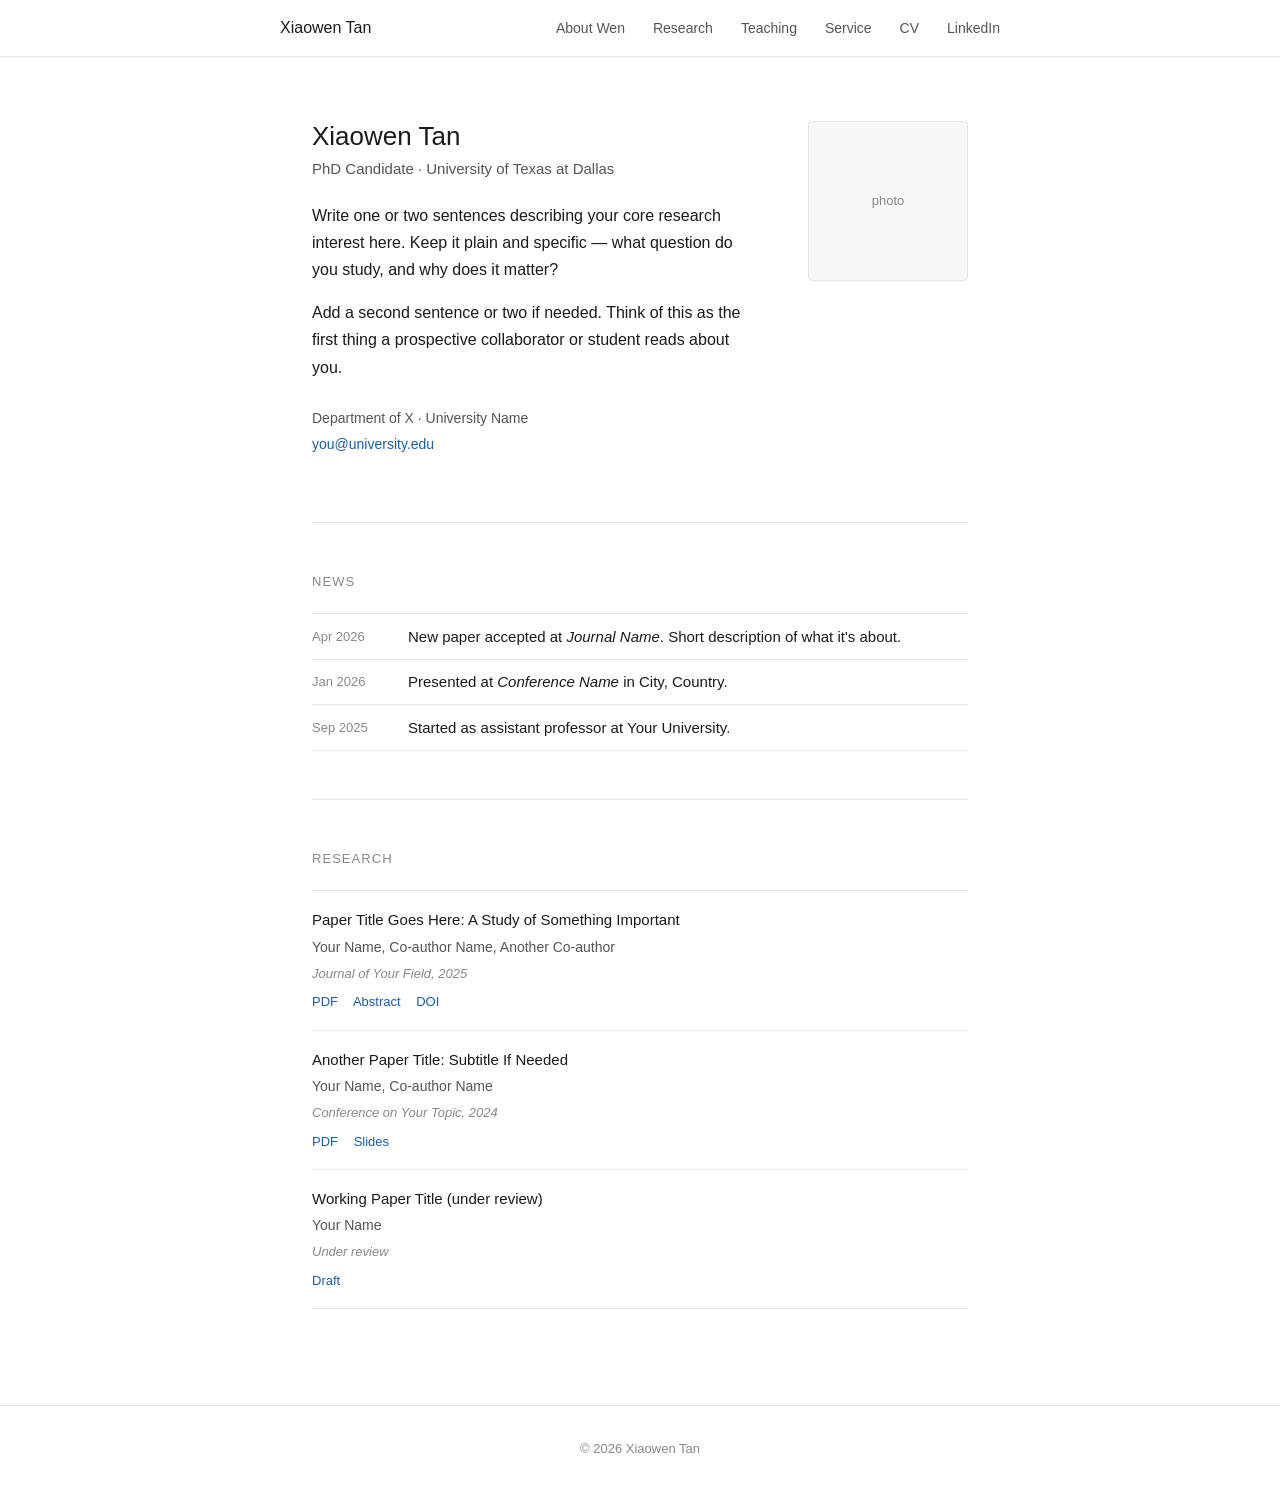
==== index.html @ 77ad13d8 "index.html" ====
<!DOCTYPE html>
<html lang="en">
<head>
  <meta charset="UTF-8" />
  <meta name="viewport" content="width=device-width, initial-scale=1.0" />
  <title>Xiaowen Tan</title>
  <style>
    *, *::before, *::after { box-sizing: border-box; margin: 0; padding: 0; }

    :root {
      --text: #1a1a1a;
      --muted: #555;
      --subtle: #888;
      --border: #e5e5e5;
      --bg: #ffffff;
      --bg-alt: #f8f8f7;
      --accent: #1a1a1a;
      --link: #185FA5;
      --max: 720px;
      --serif: Georgia, 'Times New Roman', serif;
      --sans: -apple-system, BlinkMacSystemFont, 'Segoe UI', Helvetica, Arial, sans-serif;
    }

    body {
      font-family: var(--sans);
      color: var(--text);
      background: var(--bg);
      font-size: 16px;
      line-height: 1.7;
    }

    a { color: var(--link); text-decoration: none; }
    a:hover { text-decoration: underline; }

    /* ── NAV ── */
    nav {
      border-bottom: 1px solid var(--border);
      padding: 0 2rem;
    }
    .nav-inner {
      max-width: var(--max);
      margin: 0 auto;
      display: flex;
      align-items: center;
      justify-content: space-between;
      height: 56px;
    }
    .nav-name {
      font-size: 16px;
      font-weight: 500;
      color: var(--text);
      text-decoration: none;
    }
    .nav-links {
      display: flex;
      gap: 1.75rem;
      list-style: none;
    }
    .nav-links a {
      font-size: 14px;
      color: var(--muted);
      text-decoration: none;
    }
    .nav-links a:hover { color: var(--text); text-decoration: none; }

    /* ── MAIN LAYOUT ── */
    main {
      max-width: var(--max);
      margin: 0 auto;
      padding: 4rem 2rem 6rem;
    }

    /* ── HERO ── */
    .hero {
      display: grid;
      grid-template-columns: 1fr 160px;
      gap: 3rem;
      align-items: start;
      margin-bottom: 4rem;
    }
    .hero-photo {
      width: 160px;
      height: 160px;
      border-radius: 4px;
      object-fit: cover;
      background: var(--bg-alt);
      border: 1px solid var(--border);
      display: block;
    }
    .hero-photo-placeholder {
      width: 160px;
      height: 160px;
      border-radius: 4px;
      background: var(--bg-alt);
      border: 1px solid var(--border);
      display: flex;
      align-items: center;
      justify-content: center;
      color: var(--subtle);
      font-size: 13px;
    }
    .hero h1 {
      font-size: 26px;
      font-weight: 500;
      margin-bottom: 0.25rem;
      line-height: 1.2;
    }
    .hero .title {
      font-size: 15px;
      color: var(--muted);
      margin-bottom: 1.25rem;
    }
    .hero p {
      font-size: 16px;
      color: var(--text);
      margin-bottom: 1rem;
    }
    .hero-meta {
      margin-top: 1.5rem;
      font-size: 14px;
      color: var(--muted);
      line-height: 1.9;
    }
    .hero-meta a { color: var(--link); }

    /* ── DIVIDER ── */
    hr { border: none; border-top: 1px solid var(--border); margin: 3rem 0; }

    /* ── SECTION ── */
    section h2 {
      font-size: 13px;
      font-weight: 500;
      text-transform: uppercase;
      letter-spacing: 0.08em;
      color: var(--subtle);
      margin-bottom: 1.25rem;
    }

    /* ── NEWS ── */
    .news-list { list-style: none; }
    .news-list li {
      display: grid;
      grid-template-columns: 80px 1fr;
      gap: 1rem;
      padding: 0.6rem 0;
      border-bottom: 1px solid var(--border);
      font-size: 15px;
    }
    .news-list li:first-child { border-top: 1px solid var(--border); }
    .news-date { color: var(--subtle); font-size: 13px; padding-top: 2px; }

    /* ── RESEARCH ITEMS ── */
    .paper {
      padding: 1rem 0;
      border-bottom: 1px solid var(--border);
    }
    .paper:first-of-type { border-top: 1px solid var(--border); }
    .paper-title {
      font-size: 15px;
      font-weight: 500;
      color: var(--text);
      margin-bottom: 0.2rem;
    }
    .paper-authors {
      font-size: 14px;
      color: var(--muted);
      margin-bottom: 0.2rem;
    }
    .paper-venue {
      font-size: 13px;
      color: var(--subtle);
      font-style: italic;
    }
    .paper-links { margin-top: 0.4rem; font-size: 13px; }
    .paper-links a { margin-right: 0.75rem; }

    /* ── FOOTER ── */
    footer {
      border-top: 1px solid var(--border);
      padding: 2rem;
      text-align: center;
      font-size: 13px;
      color: var(--subtle);
    }

    @media (max-width: 600px) {
      .hero { grid-template-columns: 1fr; }
      .hero-photo-placeholder { display: none; }
      nav { padding: 0 1rem; }
      main { padding: 2.5rem 1rem 4rem; }
    }
  </style>
</head>
<body>

<nav>
  <div class="nav-inner">
    <a class="nav-name" href="#">Xiaowen Tan</a>
    <ul class="nav-links">
      <li><a href="#wen">About Wen</a></li>
      <li><a href="#research">Research</a></li>
      <li><a href="#teaching">Teaching</a></li>
      <li><a href="#service">Service</a></li>
      <li><a href="cv.pdf">CV</a></li>
      <li><a href="https://www.linkedin.com/in/xiaowen-tan-338783273">LinkedIn</a></li>
    </ul>
  </div>
</nav>

<main>

  <!-- ── HERO ── -->
  <div class="hero">
    <div>
      <h1>Xiaowen Tan</h1>
      <p class="title">PhD Candidate · University of Texas at Dallas</p>

      <p>
        Write one or two sentences describing your core research interest here.
        Keep it plain and specific — what question do you study, and why does it matter?
      </p>
      <p>
        Add a second sentence or two if needed. Think of this as the first thing
        a prospective collaborator or student reads about you.
      </p>

      <div class="hero-meta">
        Department of X · University Name<br>
        <a href="mailto:you@university.edu">you@university.edu</a>
      </div>
    </div>
    <div class="hero-photo-placeholder">photo</div>
  </div>

  <hr id="news" />

  <!-- ── NEWS ── -->
  <section>
    <h2>News</h2>
    <ul class="news-list">
      <li>
        <span class="news-date">Apr 2026</span>
        <span>New paper accepted at <em>Journal Name</em>. Short description of what it's about.</span>
      </li>
      <li>
        <span class="news-date">Jan 2026</span>
        <span>Presented at <em>Conference Name</em> in City, Country.</span>
      </li>
      <li>
        <span class="news-date">Sep 2025</span>
        <span>Started as assistant professor at Your University.</span>
      </li>
    </ul>
  </section>

  <hr id="research" />

  <!-- ── RESEARCH ── -->
  <section>
    <h2>Research</h2>

    <div class="paper">
      <div class="paper-title">Paper Title Goes Here: A Study of Something Important</div>
      <div class="paper-authors">Your Name, Co-author Name, Another Co-author</div>
      <div class="paper-venue">Journal of Your Field, 2025</div>
      <div class="paper-links">
        <a href="#">PDF</a>
        <a href="#">Abstract</a>
        <a href="#">DOI</a>
      </div>
    </div>

    <div class="paper">
      <div class="paper-title">Another Paper Title: Subtitle If Needed</div>
      <div class="paper-authors">Your Name, Co-author Name</div>
      <div class="paper-venue">Conference on Your Topic, 2024</div>
      <div class="paper-links">
        <a href="#">PDF</a>
        <a href="#">Slides</a>
      </div>
    </div>

    <div class="paper">
      <div class="paper-title">Working Paper Title (under review)</div>
      <div class="paper-authors">Your Name</div>
      <div class="paper-venue">Under review</div>
      <div class="paper-links">
        <a href="#">Draft</a>
      </div>
    </div>

  </section>

</main>

<footer>
  &copy; 2026 Xiaowen Tan
</footer>

</body>
</html>
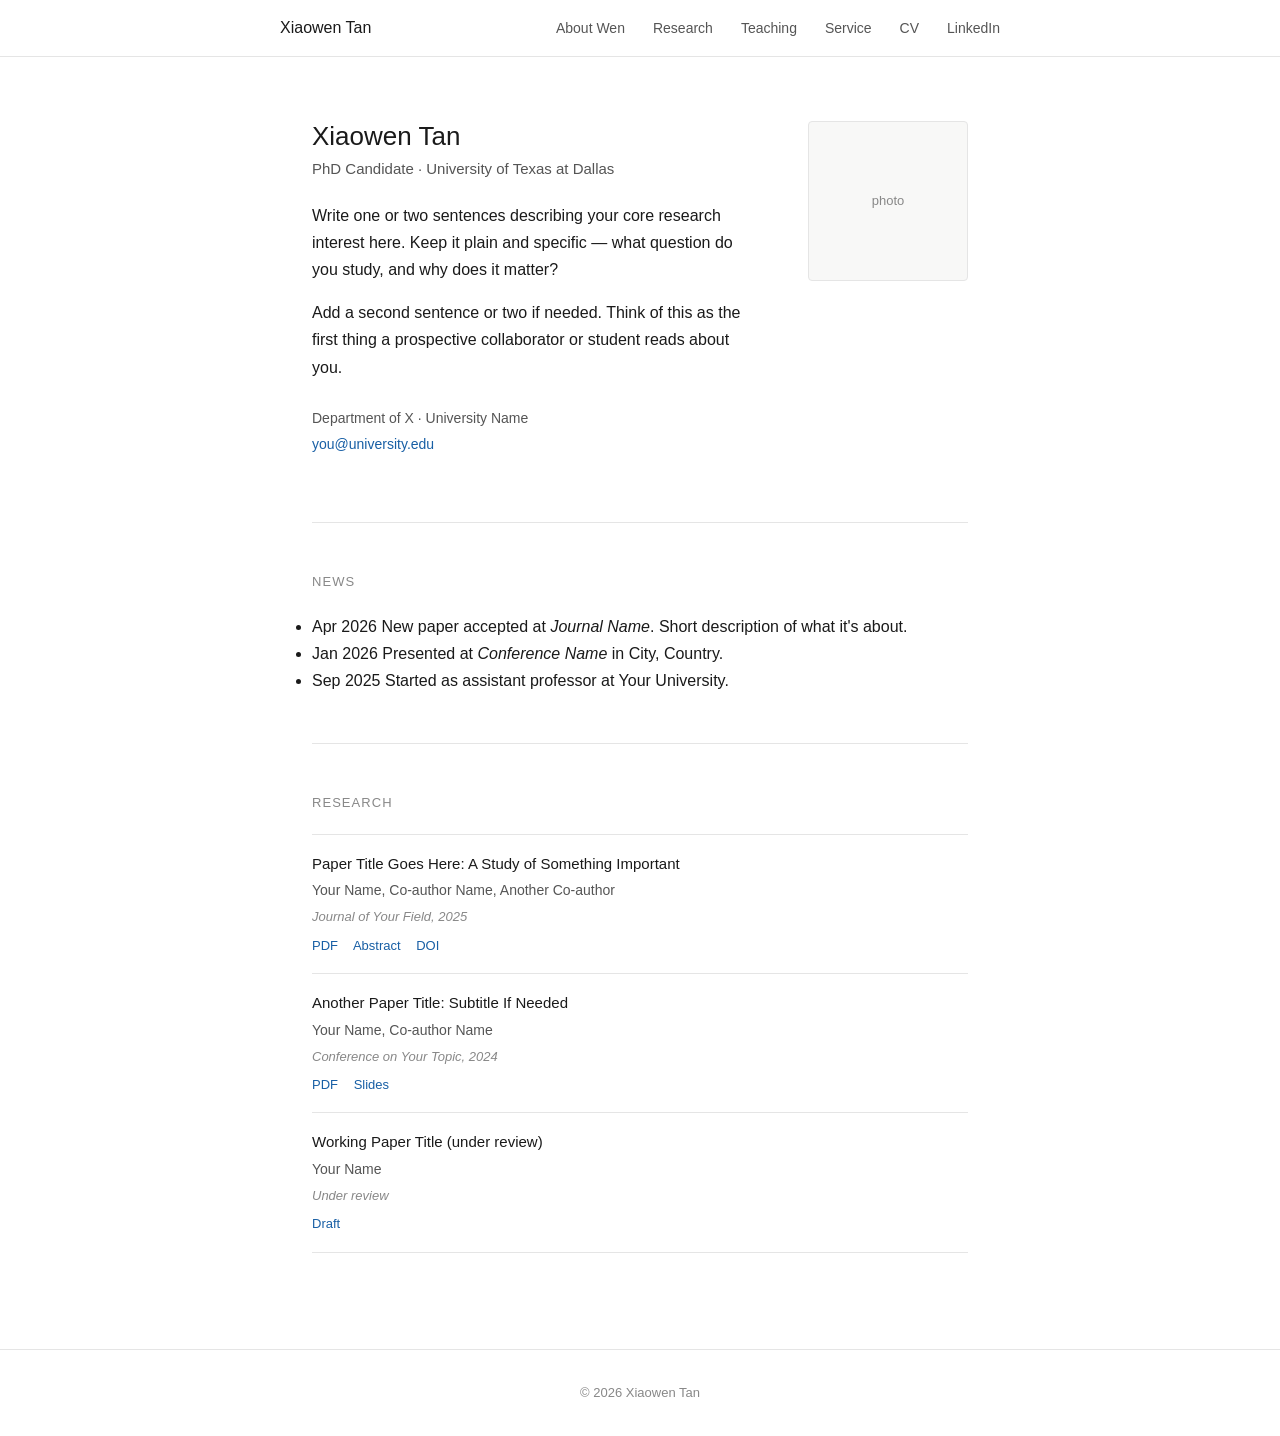
==== commit e48bdd74: "index.html" ====
--- a/index.html
+++ b/index.html
@@ -136,19 +136,7 @@
       margin-bottom: 1.25rem;
     }
 
-    /* ── NEWS ── */
-    .news-list { list-style: none; }
-    .news-list li {
-      display: grid;
-      grid-template-columns: 80px 1fr;
-      gap: 1rem;
-      padding: 0.6rem 0;
-      border-bottom: 1px solid var(--border);
-      font-size: 15px;
-    }
-    .news-list li:first-child { border-top: 1px solid var(--border); }
-    .news-date { color: var(--subtle); font-size: 13px; padding-top: 2px; }
-
+   
     /* ── RESEARCH ITEMS ── */
     .paper {
       padding: 1rem 0;
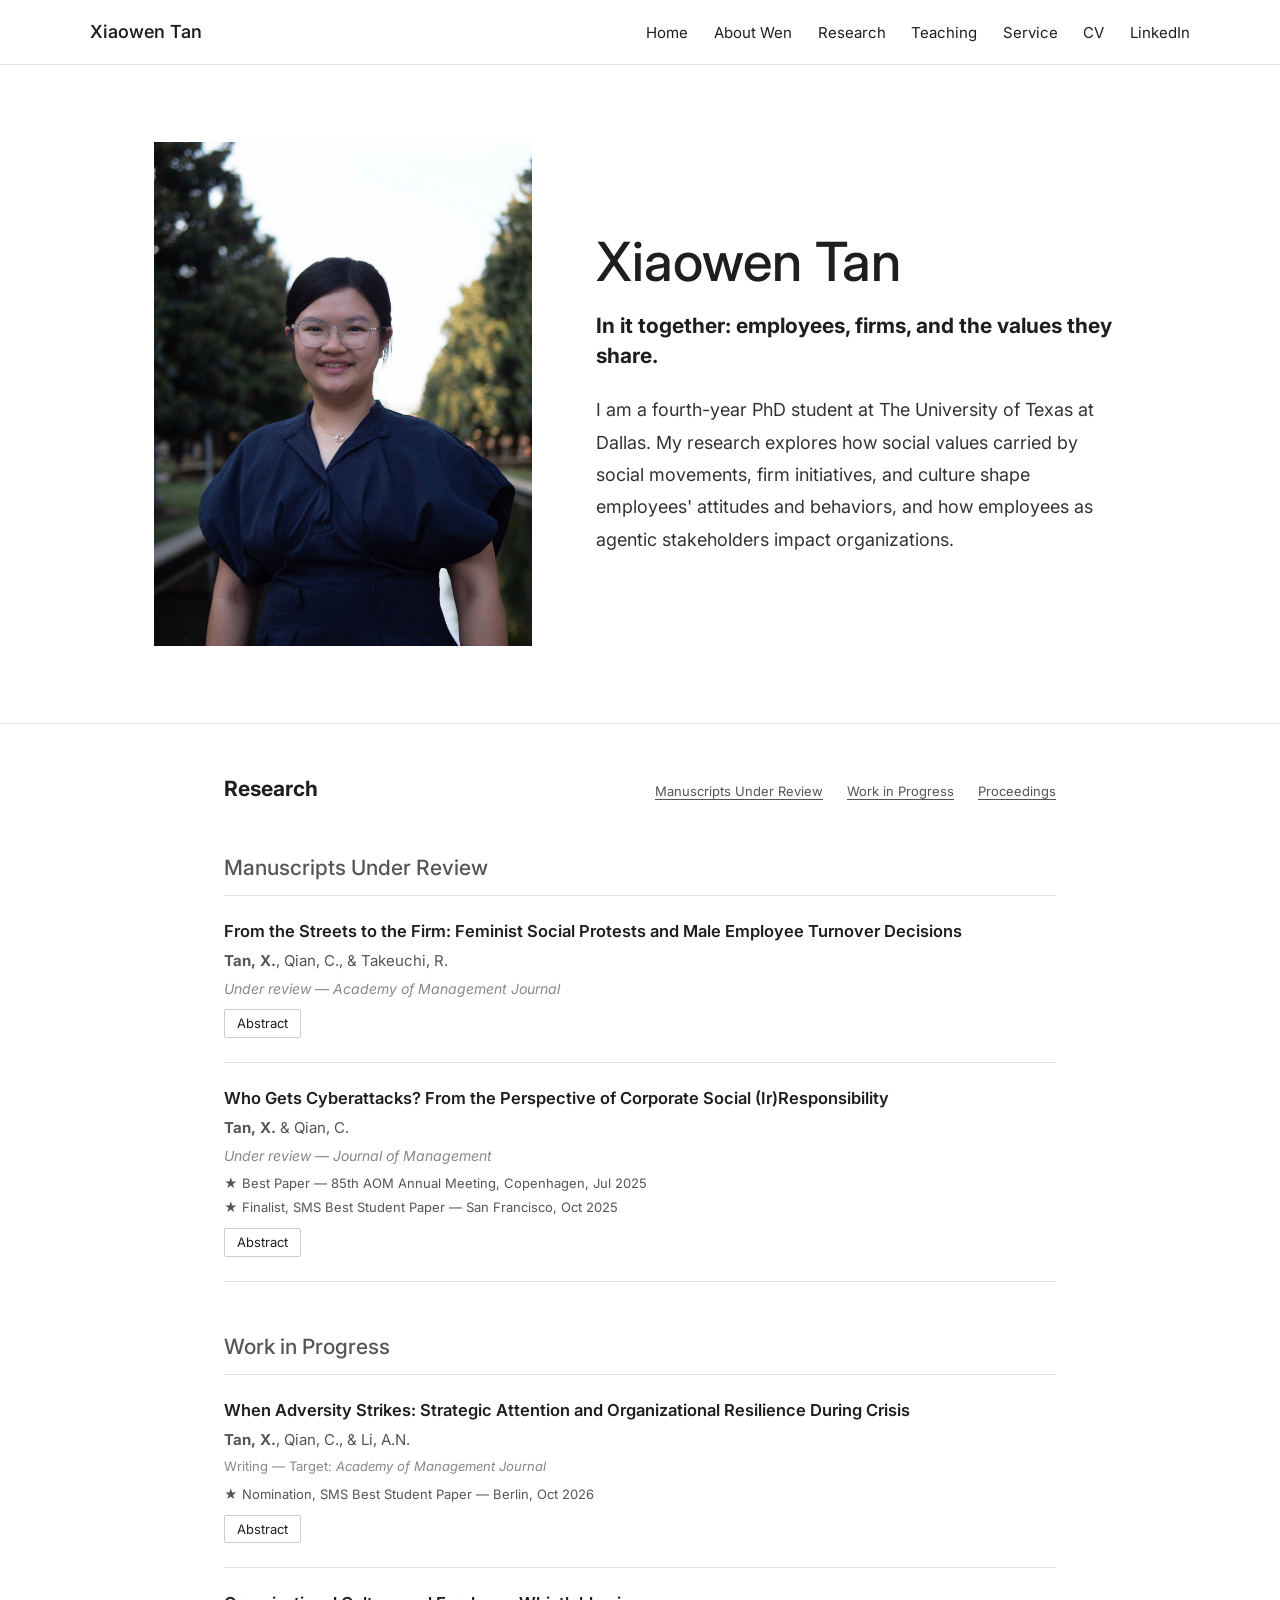
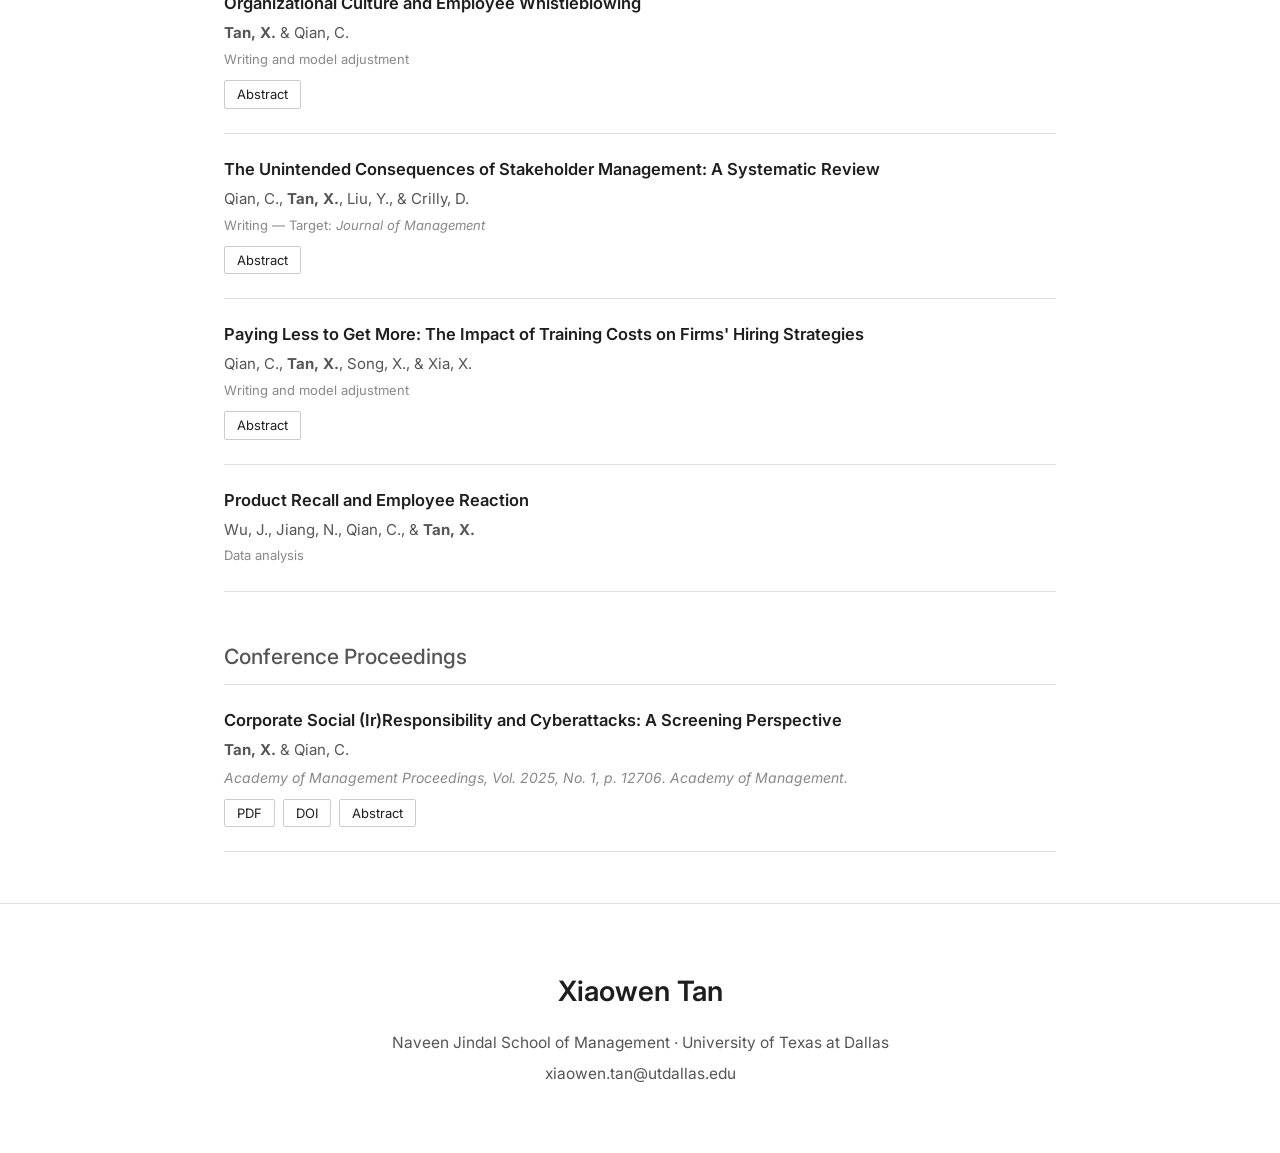
==== commit 46c71c56: "Add files via upload" ====
--- a/index.html
+++ b/index.html
@@ -4,178 +4,63 @@
   <meta charset="UTF-8" />
   <meta name="viewport" content="width=device-width, initial-scale=1.0" />
   <title>Xiaowen Tan</title>
+  <link rel="preconnect" href="https://fonts.googleapis.com">
+  <link rel="preconnect" href="https://fonts.gstatic.com" crossorigin>
+  <link href="https://fonts.googleapis.com/css2?family=Inter:ital,opsz,wght@0,14..32,100..900;1,14..32,100..900&display=swap" rel="stylesheet">
+  <link rel="stylesheet" href="style.css">
   <style>
-    *, *::before, *::after { box-sizing: border-box; margin: 0; padding: 0; }
-
-    :root {
-      --text: #1a1a1a;
-      --muted: #555;
-      --subtle: #888;
-      --border: #e5e5e5;
-      --bg: #ffffff;
-      --bg-alt: #f8f8f7;
-      --accent: #1a1a1a;
-      --link: #185FA5;
-      --max: 720px;
-      --serif: Georgia, 'Times New Roman', serif;
-      --sans: -apple-system, BlinkMacSystemFont, 'Segoe UI', Helvetica, Arial, sans-serif;
-    }
-
-    body {
-      font-family: var(--sans);
-      color: var(--text);
-      background: var(--bg);
-      font-size: 16px;
-      line-height: 1.7;
-    }
-
-    a { color: var(--link); text-decoration: none; }
-    a:hover { text-decoration: underline; }
-
-    /* ── NAV ── */
-    nav {
-      border-bottom: 1px solid var(--border);
-      padding: 0 2rem;
-    }
-    .nav-inner {
+    .hero-wrap {
       max-width: var(--max);
       margin: 0 auto;
-      display: flex;
-      align-items: center;
-      justify-content: space-between;
-      height: 56px;
-    }
-    .nav-name {
-      font-size: 16px;
-      font-weight: 500;
-      color: var(--text);
-      text-decoration: none;
-    }
-    .nav-links {
-      display: flex;
-      gap: 1.75rem;
-      list-style: none;
-    }
-    .nav-links a {
-      font-size: 14px;
-      color: var(--muted);
-      text-decoration: none;
-    }
-    .nav-links a:hover { color: var(--text); text-decoration: none; }
-
-    /* ── MAIN LAYOUT ── */
-    main {
-      max-width: var(--max);
-      margin: 0 auto;
-      padding: 4rem 2rem 6rem;
-    }
-
-    /* ── HERO ── */
+      padding: 0 var(--pad);
+    }
     .hero {
       display: grid;
-      grid-template-columns: 1fr 160px;
-      gap: 3rem;
-      align-items: start;
-      margin-bottom: 4rem;
+      grid-template-columns: 1fr 1.4fr;
+      gap: clamp(2rem, 5vw, 5rem);
+      align-items: center;
+      padding: clamp(3rem, 6vw, 6rem) 0;
     }
     .hero-photo {
-      width: 160px;
-      height: 160px;
-      border-radius: 4px;
+      width: 100%;
+      aspect-ratio: 3 / 4;
       object-fit: cover;
-      background: var(--bg-alt);
-      border: 1px solid var(--border);
+      object-position: center top;
       display: block;
     }
     .hero-photo-placeholder {
-      width: 160px;
-      height: 160px;
-      border-radius: 4px;
-      background: var(--bg-alt);
-      border: 1px solid var(--border);
+      width: 100%;
+      aspect-ratio: 3 / 4;
+      background: #efefef;
       display: flex;
       align-items: center;
       justify-content: center;
       color: var(--subtle);
-      font-size: 13px;
-    }
-    .hero h1 {
-      font-size: 26px;
+      font-size: 14px;
+    }
+    .hero-text h1 {
+      font-size: 54px;
       font-weight: 500;
-      margin-bottom: 0.25rem;
-      line-height: 1.2;
-    }
-    .hero .title {
-      font-size: 15px;
-      color: var(--muted);
+      line-height: 1.1;
       margin-bottom: 1.25rem;
     }
-    .hero p {
-      font-size: 16px;
-      color: var(--text);
-      margin-bottom: 1rem;
-    }
-    .hero-meta {
-      margin-top: 1.5rem;
-      font-size: 14px;
-      color: var(--muted);
-      line-height: 1.9;
-    }
-    .hero-meta a { color: var(--link); }
-
-    /* ── DIVIDER ── */
-    hr { border: none; border-top: 1px solid var(--border); margin: 3rem 0; }
-
-    /* ── SECTION ── */
-    section h2 {
-      font-size: 13px;
-      font-weight: 500;
-      text-transform: uppercase;
-      letter-spacing: 0.08em;
-      color: var(--subtle);
-      margin-bottom: 1.25rem;
-    }
-
-   
-    /* ── RESEARCH ITEMS ── */
-    .paper {
-      padding: 1rem 0;
-      border-bottom: 1px solid var(--border);
-    }
-    .paper:first-of-type { border-top: 1px solid var(--border); }
-    .paper-title {
-      font-size: 15px;
-      font-weight: 500;
-      color: var(--text);
-      margin-bottom: 0.2rem;
-    }
-    .paper-authors {
-      font-size: 14px;
-      color: var(--muted);
-      margin-bottom: 0.2rem;
-    }
-    .paper-venue {
-      font-size: 13px;
-      color: var(--subtle);
-      font-style: italic;
-    }
-    .paper-links { margin-top: 0.4rem; font-size: 13px; }
-    .paper-links a { margin-right: 0.75rem; }
-
-    /* ── FOOTER ── */
-    footer {
-      border-top: 1px solid var(--border);
-      padding: 2rem;
-      text-align: center;
-      font-size: 13px;
-      color: var(--subtle);
-    }
-
-    @media (max-width: 600px) {
-      .hero { grid-template-columns: 1fr; }
-      .hero-photo-placeholder { display: none; }
-      nav { padding: 0 1rem; }
-      main { padding: 2.5rem 1rem 4rem; }
+    .hero-tagline {
+      font-size: clamp(16px, 1.2vw + 10px, 21px);
+      font-weight: 700;
+      line-height: 1.4;
+      margin-bottom: 1.5rem;
+    }
+    .hero-bio {
+      font-size: clamp(15px, 1vw + 9px, 18px);
+      line-height: 1.8;
+      color: #333;
+    }
+
+    @media (max-width: 680px) {
+      .hero { grid-template-columns: 1fr; gap: 2rem; }
+      .hero-photo { max-width: 260px; margin: 0 auto; }
+      .hero-text h1 { font-size: 36px; }
+      .hero-text h1, .hero-tagline, .hero-bio { text-align: center; }
     }
   </style>
 </head>
@@ -183,107 +68,158 @@
 
 <nav>
   <div class="nav-inner">
-    <a class="nav-name" href="#">Xiaowen Tan</a>
+    <a class="nav-name" href="index.html">Xiaowen Tan</a>
     <ul class="nav-links">
-      <li><a href="#wen">About Wen</a></li>
+      <li><a href="index.html">Home</a></li>
+      <li><a href="about.html">About Wen</a></li>
       <li><a href="#research">Research</a></li>
-      <li><a href="#teaching">Teaching</a></li>
-      <li><a href="#service">Service</a></li>
-      <li><a href="cv.pdf">CV</a></li>
-      <li><a href="https://www.linkedin.com/in/xiaowen-tan-338783273">LinkedIn</a></li>
+      <li><a href="teaching.html">Teaching</a></li>
+      <li><a href="service.html">Service</a></li>
+      <li><a href="cv.pdf" target="_blank">CV</a></li>
+      <li><a href="https://www.linkedin.com/in/xiaowen-tan-338783273" target="_blank">LinkedIn</a></li>
     </ul>
   </div>
 </nav>
 
-<main>
-
-  <!-- ── HERO ── -->
+<div class="hero-wrap">
   <div class="hero">
     <div>
+      <img class="hero-photo" src="pic/profile.jpg" alt="Xiaowen Tan"
+           onerror="this.style.display='none';this.nextElementSibling.style.display='flex';" />
+      <div class="hero-photo-placeholder" style="display:none;">photo</div>
+    </div>
+    <div class="hero-text">
       <h1>Xiaowen Tan</h1>
-      <p class="title">PhD Candidate · University of Texas at Dallas</p>
-
-      <p>
-        Write one or two sentences describing your core research interest here.
-        Keep it plain and specific — what question do you study, and why does it matter?
+      <p class="hero-tagline">In it together: employees, firms, and the values they share.</p>
+      <p class="hero-bio">
+        I am a fourth-year PhD student at The University of Texas at Dallas. My research explores
+        how social values carried by social movements, firm initiatives, and culture shape
+        employees' attitudes and behaviors, and how employees as agentic stakeholders impact
+        organizations.
       </p>
-      <p>
-        Add a second sentence or two if needed. Think of this as the first thing
-        a prospective collaborator or student reads about you.
-      </p>
-
-      <div class="hero-meta">
-        Department of X · University Name<br>
-        <a href="mailto:you@university.edu">you@university.edu</a>
-      </div>
-    </div>
-    <div class="hero-photo-placeholder">photo</div>
-  </div>
-
-  <hr id="news" />
-
-  <!-- ── NEWS ── -->
-  <section>
-    <h2>News</h2>
-    <ul class="news-list">
-      <li>
-        <span class="news-date">Apr 2026</span>
-        <span>New paper accepted at <em>Journal Name</em>. Short description of what it's about.</span>
-      </li>
-      <li>
-        <span class="news-date">Jan 2026</span>
-        <span>Presented at <em>Conference Name</em> in City, Country.</span>
-      </li>
-      <li>
-        <span class="news-date">Sep 2025</span>
-        <span>Started as assistant professor at Your University.</span>
-      </li>
-    </ul>
-  </section>
-
-  <hr id="research" />
-
-  <!-- ── RESEARCH ── -->
-  <section>
-    <h2>Research</h2>
-
-    <div class="paper">
-      <div class="paper-title">Paper Title Goes Here: A Study of Something Important</div>
-      <div class="paper-authors">Your Name, Co-author Name, Another Co-author</div>
-      <div class="paper-venue">Journal of Your Field, 2025</div>
-      <div class="paper-links">
-        <a href="#">PDF</a>
-        <a href="#">Abstract</a>
-        <a href="#">DOI</a>
-      </div>
-    </div>
-
-    <div class="paper">
-      <div class="paper-title">Another Paper Title: Subtitle If Needed</div>
-      <div class="paper-authors">Your Name, Co-author Name</div>
-      <div class="paper-venue">Conference on Your Topic, 2024</div>
-      <div class="paper-links">
-        <a href="#">PDF</a>
-        <a href="#">Slides</a>
-      </div>
-    </div>
-
-    <div class="paper">
-      <div class="paper-title">Working Paper Title (under review)</div>
-      <div class="paper-authors">Your Name</div>
-      <div class="paper-venue">Under review</div>
-      <div class="paper-links">
-        <a href="#">Draft</a>
-      </div>
-    </div>
-
-  </section>
-
-</main>
+    </div>
+  </div>
+</div>
+
+<hr id="research" />
+<div class="page-wrap">
+  <div class="section-header">
+    <p class="section-label">Research</p>
+    <div class="section-tabs">
+      <a class="section-tab" href="#under-review">Manuscripts Under Review</a>
+      <a class="section-tab" href="#work-in-progress">Work in Progress</a>
+      <a class="section-tab" href="#proceedings">Proceedings</a>
+    </div>
+  </div>
+
+  <p class="subsection-label" id="under-review">Manuscripts Under Review</p>
+
+  <div class="paper">
+    <div class="paper-title">From the Streets to the Firm: Feminist Social Protests and Male Employee Turnover Decisions</div>
+    <div class="paper-authors"><strong>Tan, X.</strong>, Qian, C., &amp; Takeuchi, R.</div>
+    <div class="paper-venue">Under review — <em>Academy of Management Journal</em></div>
+    <div class="paper-links">
+      <button class="toggle-abstract" onclick="toggleAbstract(this)">Abstract</button>
+    </div>
+    <div class="paper-abstract"></div>
+  </div>
+
+  <div class="paper">
+    <div class="paper-title">Who Gets Cyberattacks? From the Perspective of Corporate Social (Ir)Responsibility</div>
+    <div class="paper-authors"><strong>Tan, X.</strong> &amp; Qian, C.</div>
+    <div class="paper-venue">Under review — <em>Journal of Management</em></div>
+    <div class="paper-awards">
+      <span class="award">★ Best Paper — 85th AOM Annual Meeting, Copenhagen, Jul 2025</span>
+      <span class="award">★ Finalist, SMS Best Student Paper — San Francisco, Oct 2025</span>
+    </div>
+    <div class="paper-links">
+      <button class="toggle-abstract" onclick="toggleAbstract(this)">Abstract</button>
+    </div>
+    <div class="paper-abstract"></div>
+  </div>
+
+  <p class="subsection-label" id="work-in-progress">Work in Progress</p>
+
+  <div class="paper">
+    <div class="paper-title">When Adversity Strikes: Strategic Attention and Organizational Resilience During Crisis</div>
+    <div class="paper-authors"><strong>Tan, X.</strong>, Qian, C., &amp; Li, A.N.</div>
+    <div class="paper-stage">Writing — Target: <em>Academy of Management Journal</em></div>
+    <div class="paper-awards">
+      <span class="award">★ Nomination, SMS Best Student Paper — Berlin, Oct 2026</span>
+    </div>
+    <div class="paper-links">
+      <button class="toggle-abstract" onclick="toggleAbstract(this)">Abstract</button>
+    </div>
+    <div class="paper-abstract"></div>
+  </div>
+
+  <div class="paper">
+    <div class="paper-title">Organizational Culture and Employee Whistleblowing</div>
+    <div class="paper-authors"><strong>Tan, X.</strong> &amp; Qian, C.</div>
+    <div class="paper-stage">Writing and model adjustment</div>
+    <div class="paper-links">
+      <button class="toggle-abstract" onclick="toggleAbstract(this)">Abstract</button>
+    </div>
+    <div class="paper-abstract"></div>
+  </div>
+
+  <div class="paper">
+    <div class="paper-title">The Unintended Consequences of Stakeholder Management: A Systematic Review</div>
+    <div class="paper-authors">Qian, C., <strong>Tan, X.</strong>, Liu, Y., &amp; Crilly, D.</div>
+    <div class="paper-stage">Writing — Target: <em>Journal of Management</em></div>
+    <div class="paper-links">
+      <button class="toggle-abstract" onclick="toggleAbstract(this)">Abstract</button>
+    </div>
+    <div class="paper-abstract"></div>
+  </div>
+
+  <div class="paper">
+    <div class="paper-title">Paying Less to Get More: The Impact of Training Costs on Firms' Hiring Strategies</div>
+    <div class="paper-authors">Qian, C., <strong>Tan, X.</strong>, Song, X., &amp; Xia, X.</div>
+    <div class="paper-stage">Writing and model adjustment</div>
+    <div class="paper-links">
+      <button class="toggle-abstract" onclick="toggleAbstract(this)">Abstract</button>
+    </div>
+    <div class="paper-abstract"></div>
+  </div>
+
+  <div class="paper">
+    <div class="paper-title">Product Recall and Employee Reaction</div>
+    <div class="paper-authors">Wu, J., Jiang, N., Qian, C., &amp; <strong>Tan, X.</strong></div>
+    <div class="paper-stage">Data analysis</div>
+  </div>
+
+  <p class="subsection-label" id="proceedings">Conference Proceedings</p>
+
+  <div class="paper">
+    <div class="paper-title">Corporate Social (Ir)Responsibility and Cyberattacks: A Screening Perspective</div>
+    <div class="paper-authors"><strong>Tan, X.</strong> &amp; Qian, C.</div>
+    <div class="paper-venue"><em>Academy of Management Proceedings</em>, Vol. 2025, No. 1, p. 12706. Academy of Management.</div>
+    <div class="paper-links">
+      <a href="#">PDF</a>
+      <a href="#">DOI</a>
+      <button class="toggle-abstract" onclick="toggleAbstract(this)">Abstract</button>
+    </div>
+    <div class="paper-abstract"></div>
+  </div>
+
+</div>
 
 <footer>
-  &copy; 2026 Xiaowen Tan
+  <p class="footer-name">Xiaowen Tan</p>
+  <p class="footer-info">
+    Naveen Jindal School of Management · University of Texas at Dallas<br>
+    <a href="mailto:xiaowen.tan@utdallas.edu">xiaowen.tan@utdallas.edu</a>
+  </p>
 </footer>
+
+<script>
+  function toggleAbstract(btn) {
+    const abstract = btn.closest('.paper').querySelector('.paper-abstract');
+    abstract.classList.toggle('open');
+    btn.textContent = abstract.classList.contains('open') ? 'Hide' : 'Abstract';
+  }
+</script>
 
 </body>
 </html>
--- a/style.css
+++ b/style.css
@@ -0,0 +1,227 @@
+/* ── RESET & VARIABLES ── */
+*, *::before, *::after { box-sizing: border-box; margin: 0; padding: 0; }
+
+:root {
+  --text: #1e1e1e;
+  --muted: #555;
+  --subtle: #888;
+  --border: #e0e0e0;
+  --bg: #ffffff;
+  --max: 1100px;
+  --content: 760px;
+  --pad: clamp(1.5rem, 5vw, 4rem);
+  --heading: clamp(16px, 1.2vw + 10px, 21px); /* matches slogan size */
+}
+
+body {
+  font-family: 'Inter', -apple-system, BlinkMacSystemFont, 'Segoe UI', sans-serif;
+  color: var(--text);
+  background: var(--bg);
+  font-size: clamp(15px, 1.1vw + 9px, 18px);
+  line-height: 1.65;
+  font-weight: 400;
+}
+
+a { color: var(--text); text-decoration: none; }
+a:hover { text-decoration: underline; }
+
+/* ── NAV ── */
+nav {
+  position: sticky;
+  top: 0;
+  background: var(--bg);
+  border-bottom: 1px solid var(--border);
+  padding: 0 var(--pad);
+  z-index: 100;
+}
+.nav-inner {
+  max-width: var(--max);
+  margin: 0 auto;
+  display: flex;
+  align-items: center;
+  justify-content: space-between;
+  height: 64px;
+}
+.nav-name {
+  font-size: clamp(15px, 1.1vw + 9px, 18px);
+  font-weight: 550;
+  line-height: 1.3;
+}
+.nav-links {
+  display: flex;
+  gap: clamp(1rem, 2vw, 2.25rem);
+  list-style: none;
+}
+.nav-links a {
+  font-size: clamp(13px, 0.8vw + 9px, 15px);
+  color: var(--text);
+}
+
+/* ── PAGE CONTENT ── */
+.page-wrap {
+  max-width: 960px;
+  margin: 0 auto;
+  padding: clamp(2.5rem, 4vw, 4rem) var(--pad);
+}
+
+/* ── SECTION HEADER ── */
+.section-header {
+  display: flex;
+  align-items: baseline;
+  justify-content: space-between;
+  gap: 1rem;
+  margin-bottom: 2rem;
+  flex-wrap: wrap;
+}
+.section-header .section-label { margin-bottom: 0; }
+
+/* ── SECTION LABEL (Research / Teaching / Service / About Wen) ── */
+.section-label {
+  font-size: var(--heading);
+  font-weight: 700;
+  color: var(--text);
+  margin-bottom: 2rem;
+  line-height: 1.3;
+}
+
+/* ── SECTION TABS ── */
+.section-tabs {
+  display: flex;
+  gap: 1.5rem;
+  flex-wrap: wrap;
+  align-items: center;
+}
+.section-tab {
+  font-size: 13px;
+  color: var(--muted);
+  border: none;
+  padding: 0;
+  white-space: nowrap;
+  text-decoration: underline;
+  text-underline-offset: 3px;
+  transition: color 0.12s;
+}
+.section-tab:hover { color: var(--text); text-decoration: underline; }
+
+/* ── SUBSECTION LABEL (Under Review / Work in Progress / Proceedings) ── */
+.subsection-label {
+  font-size: var(--heading);
+  font-weight: 500;
+  color: var(--muted);
+  margin-top: 3rem;
+  margin-bottom: 0;
+  padding-bottom: 0.6rem;
+  border-bottom: 1px solid var(--border);
+}
+
+/* ── PAPERS ── */
+.paper {
+  padding: 1.5rem 0;
+  border-bottom: 1px solid var(--border);
+}
+.paper-title {
+  font-size: clamp(14px, 0.9vw + 9px, 16.5px);
+  font-weight: 600;
+  line-height: 1.45;
+  margin-bottom: 0.3rem;
+}
+.paper-authors {
+  font-size: clamp(13px, 0.7vw + 9px, 15px);
+  color: var(--muted);
+  margin-bottom: 0.2rem;
+}
+.paper-venue {
+  font-size: clamp(12px, 0.6vw + 8px, 14px);
+  color: var(--subtle);
+  font-style: italic;
+}
+.paper-stage {
+  font-size: 13px;
+  color: var(--subtle);
+  margin-top: 0.2rem;
+}
+.paper-awards {
+  margin-top: 0.4rem;
+  display: flex;
+  flex-direction: column;
+  gap: 0.15rem;
+}
+.award {
+  font-size: 13px;
+  color: var(--muted);
+}
+.paper-abstract {
+  font-size: clamp(13px, 0.7vw + 9px, 15px);
+  color: var(--muted);
+  line-height: 1.75;
+  margin-top: 0.75rem;
+  display: none;
+}
+.paper-abstract.open { display: block; }
+.paper-links {
+  margin-top: 0.6rem;
+  display: flex;
+  gap: 0.5rem;
+  flex-wrap: wrap;
+}
+.paper-links a,
+.toggle-abstract {
+  font-family: inherit;
+  font-size: 13px;
+  color: var(--text);
+  border: 1px solid #ccc;
+  padding: 3px 12px;
+  border-radius: 2px;
+  background: none;
+  cursor: pointer;
+  line-height: 1.6;
+  transition: background 0.12s;
+  text-decoration: none;
+}
+.paper-links a:hover,
+.toggle-abstract:hover { background: #f5f5f5; text-decoration: none; }
+
+/* ── PLAIN LIST (teaching / service) ── */
+.plain-list {
+  list-style: none;
+  font-size: clamp(14px, 0.9vw + 9px, 17px);
+}
+.plain-list li {
+  padding: 0.85rem 0;
+  border-bottom: 1px solid var(--border);
+  line-height: 1.6;
+}
+.plain-list li:first-child { border-top: 1px solid var(--border); }
+.plain-list .sub {
+  font-size: clamp(12px, 0.7vw + 8px, 14.5px);
+  color: var(--muted);
+  display: block;
+}
+
+/* ── DIVIDER ── */
+hr { border: none; border-top: 1px solid var(--border); }
+
+/* ── FOOTER ── */
+footer {
+  border-top: 1px solid var(--border);
+  padding: clamp(3rem, 5vw, 5rem) var(--pad);
+  text-align: center;
+}
+.footer-name {
+  font-size: clamp(20px, 1.8vw + 10px, 28px);
+  font-weight: 600;
+  margin-bottom: 0.75rem;
+}
+.footer-info {
+  font-size: clamp(13px, 0.8vw + 8px, 15.5px);
+  color: var(--muted);
+  line-height: 2;
+}
+.footer-info a { color: var(--muted); }
+.footer-info a:hover { color: var(--text); text-decoration: underline; }
+
+/* ── RESPONSIVE ── */
+@media (max-width: 680px) {
+  .nav-links { gap: 0.65rem; }
+  .section-header { flex-direction: column; gap: 0.75rem; }
+}
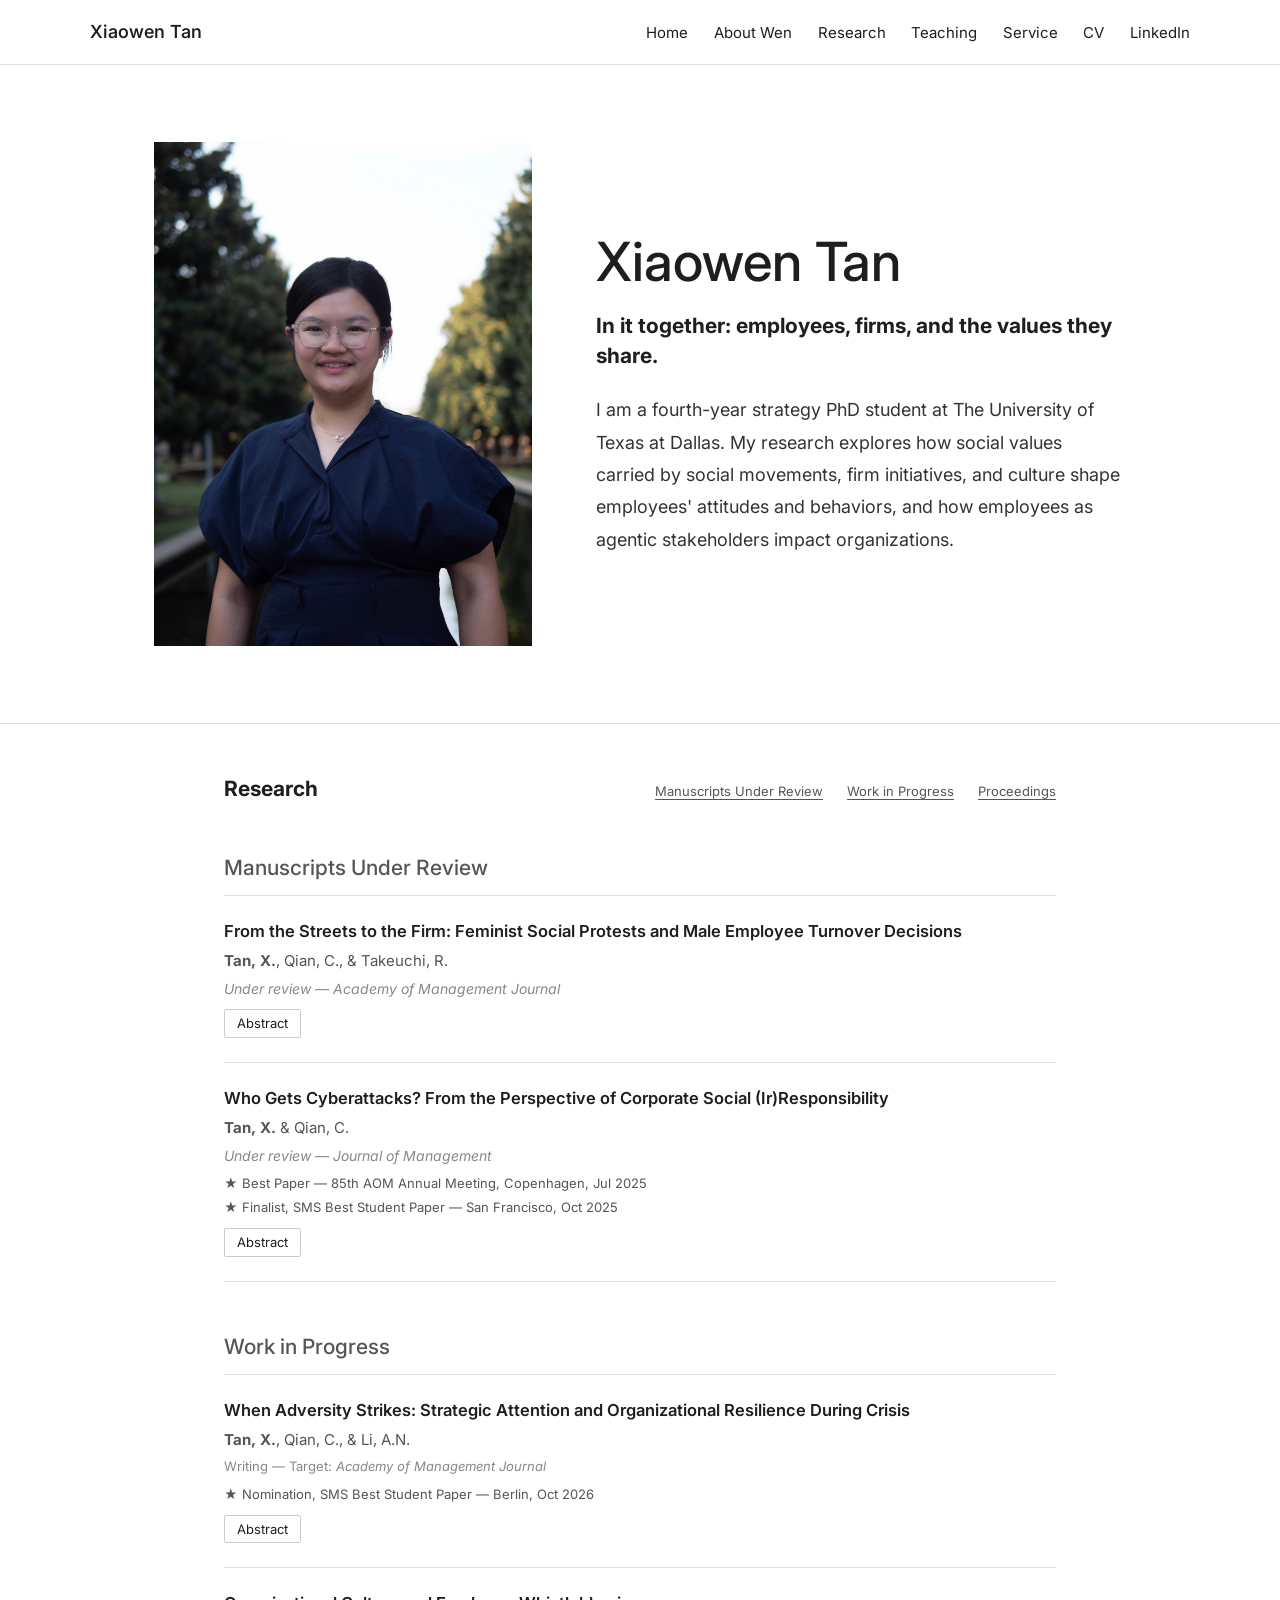
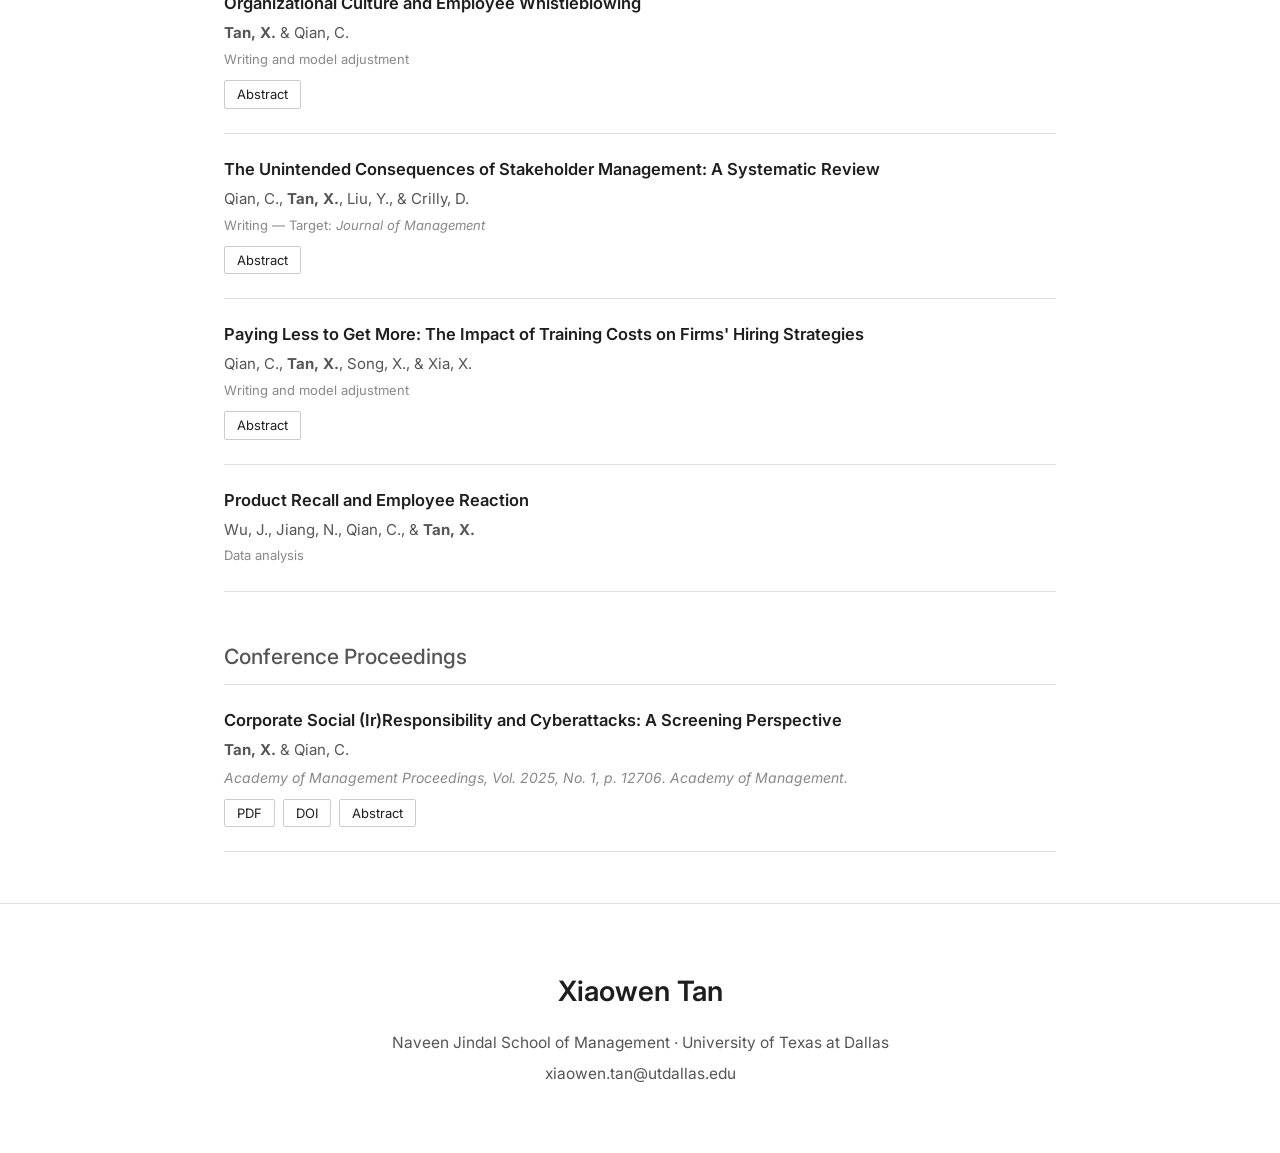
==== commit fa155c95: "Add files via upload" ====
--- a/index.html
+++ b/index.html
@@ -75,7 +75,7 @@
       <li><a href="#research">Research</a></li>
       <li><a href="teaching.html">Teaching</a></li>
       <li><a href="service.html">Service</a></li>
-      <li><a href="cv.pdf" target="_blank">CV</a></li>
+      <li><a href="cv.html">CV</a></li>
       <li><a href="https://www.linkedin.com/in/xiaowen-tan-338783273" target="_blank">LinkedIn</a></li>
     </ul>
   </div>
@@ -92,7 +92,7 @@
       <h1>Xiaowen Tan</h1>
       <p class="hero-tagline">In it together: employees, firms, and the values they share.</p>
       <p class="hero-bio">
-        I am a fourth-year PhD student at The University of Texas at Dallas. My research explores
+        I am a fourth-year strategy PhD student at The University of Texas at Dallas. My research explores
         how social values carried by social movements, firm initiatives, and culture shape
         employees' attitudes and behaviors, and how employees as agentic stakeholders impact
         organizations.
--- a/style.css
+++ b/style.css
@@ -112,6 +112,7 @@
   margin-bottom: 0;
   padding-bottom: 0.6rem;
   border-bottom: 1px solid var(--border);
+  scroll-margin-top: 84px; /* clears the 64px sticky nav + breathing room */
 }
 
 /* ── PAPERS ── */
@@ -200,6 +201,7 @@
 
 /* ── DIVIDER ── */
 hr { border: none; border-top: 1px solid var(--border); }
+hr[id] { scroll-margin-top: 84px; }
 
 /* ── FOOTER ── */
 footer {
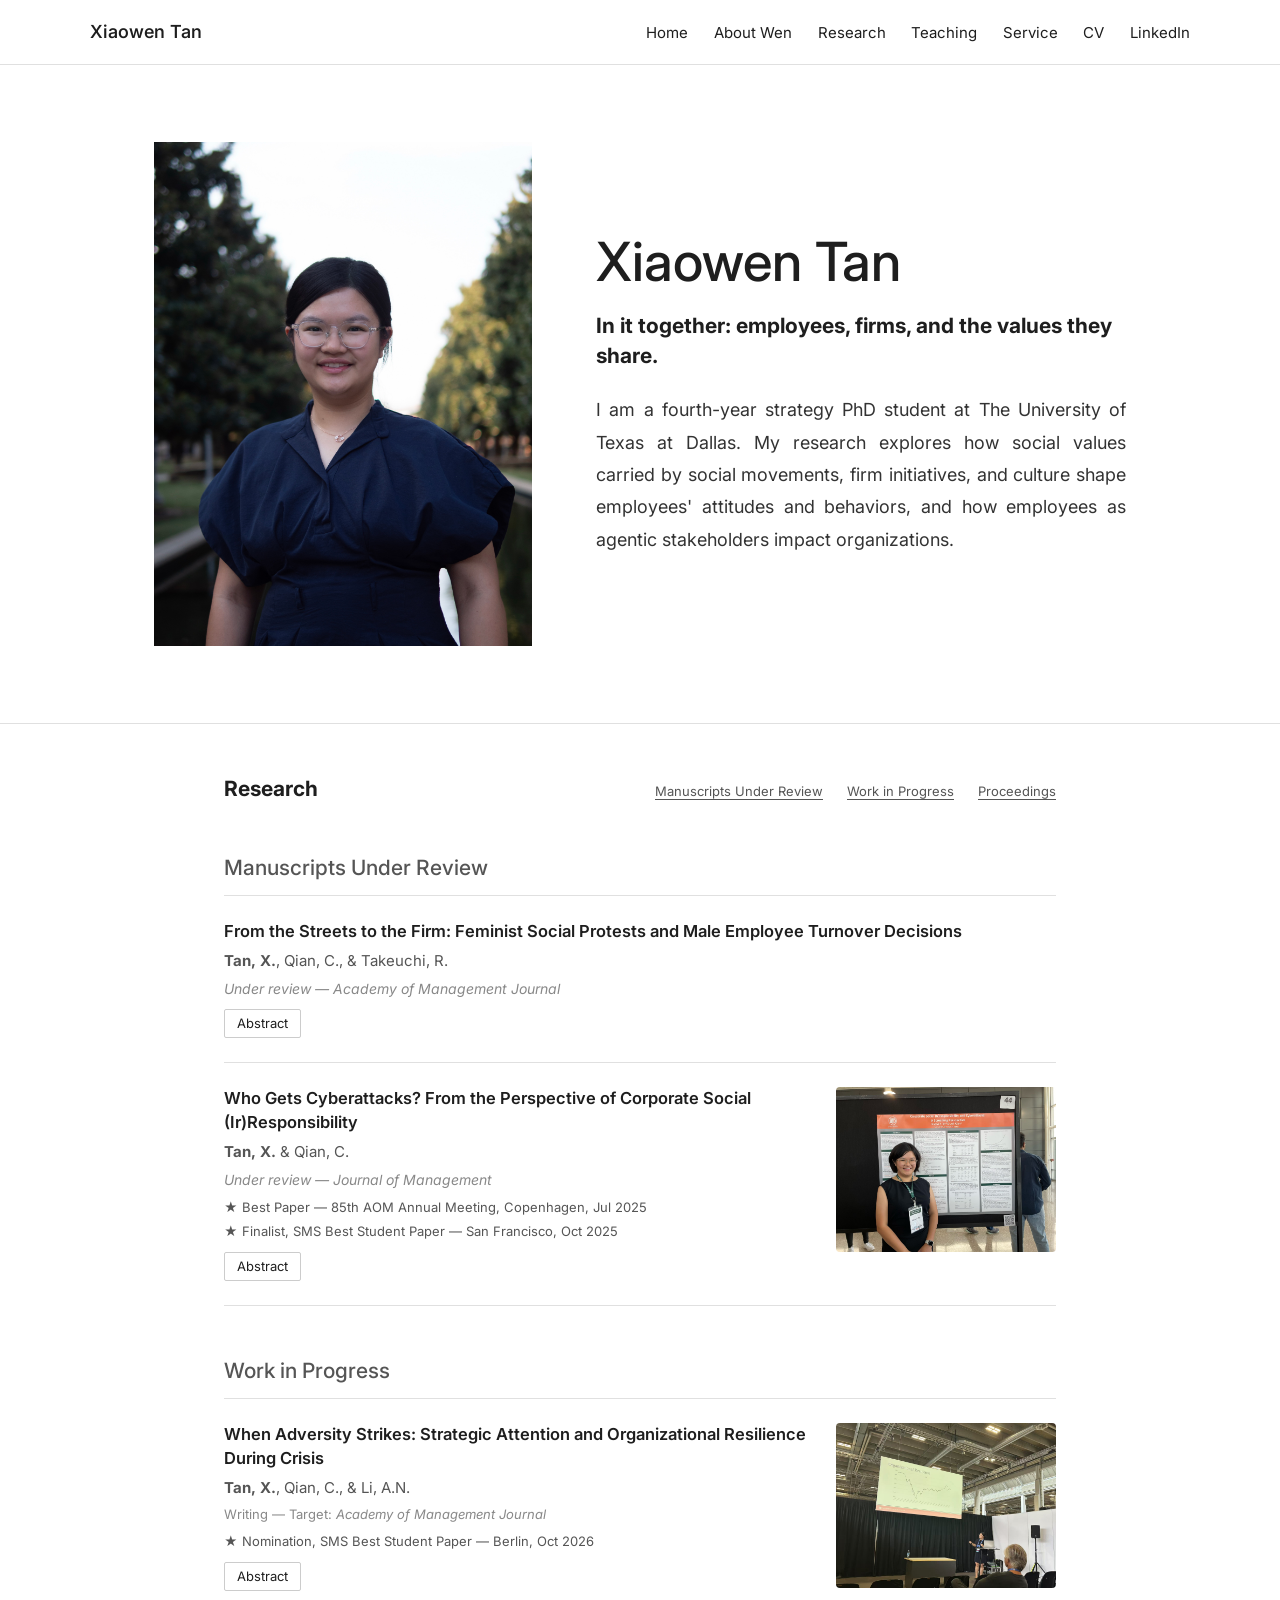
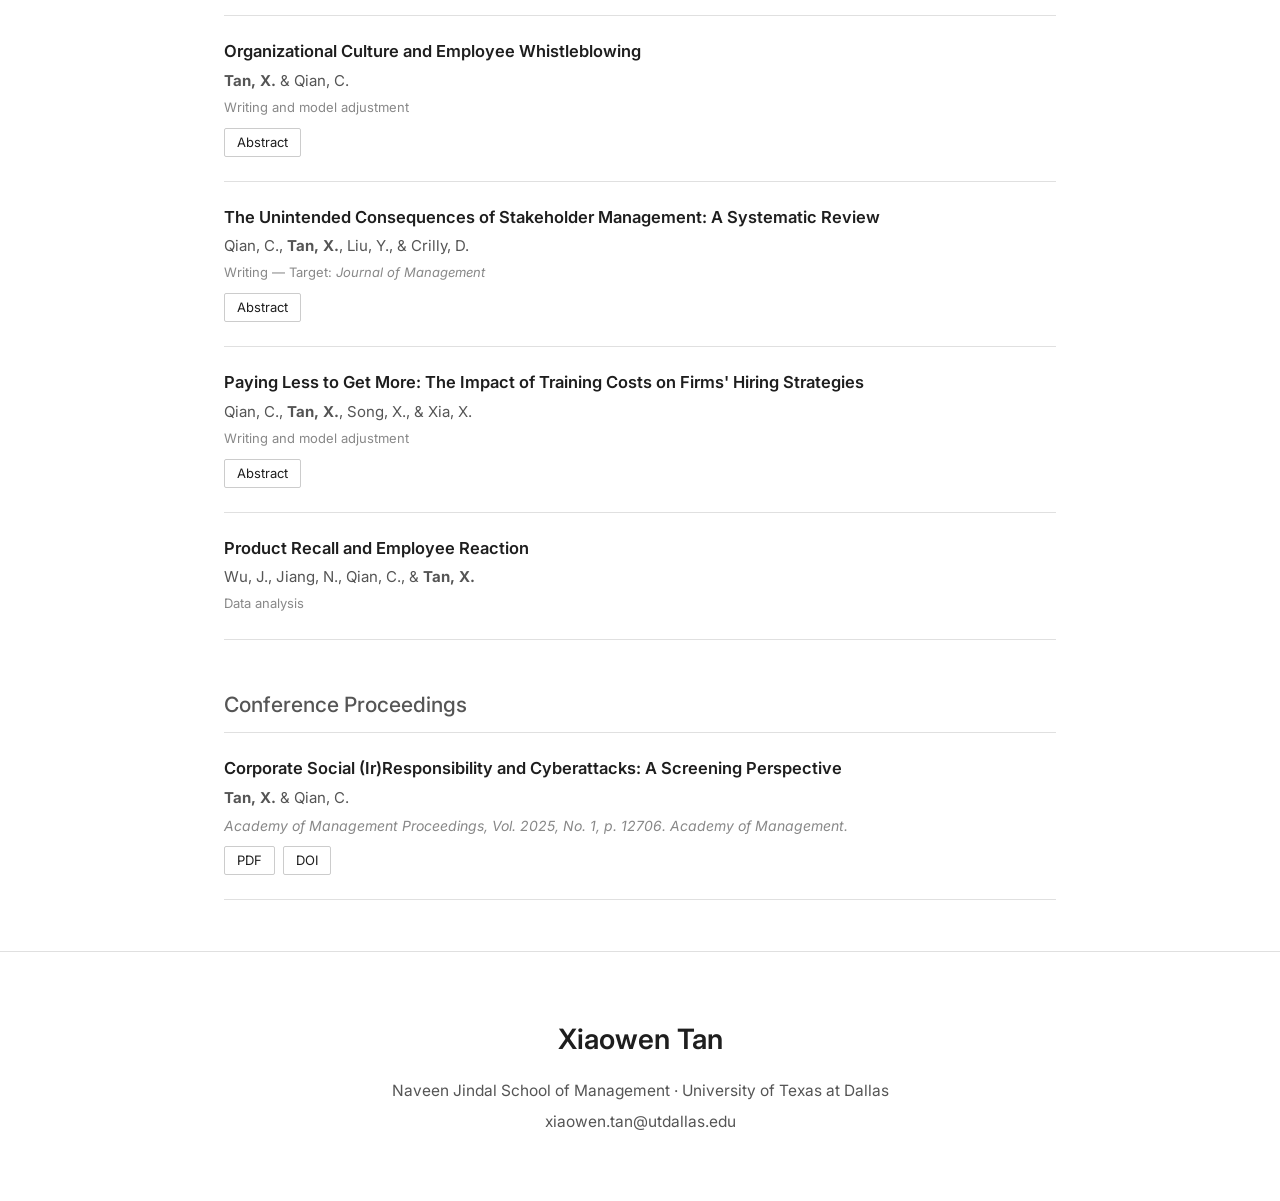
==== commit b8a718e1: "Add files via upload" ====
--- a/index.html
+++ b/index.html
@@ -54,6 +54,7 @@
       font-size: clamp(15px, 1vw + 9px, 18px);
       line-height: 1.8;
       color: #333;
+      text-align: justify;
     }
 
     @media (max-width: 680px) {
@@ -75,7 +76,7 @@
       <li><a href="#research">Research</a></li>
       <li><a href="teaching.html">Teaching</a></li>
       <li><a href="service.html">Service</a></li>
-      <li><a href="cv.html">CV</a></li>
+      <li><a href="cv.pdf" target="_blank">CV</a></li>
       <li><a href="https://www.linkedin.com/in/xiaowen-tan-338783273" target="_blank">LinkedIn</a></li>
     </ul>
   </div>
@@ -121,36 +122,46 @@
     <div class="paper-links">
       <button class="toggle-abstract" onclick="toggleAbstract(this)">Abstract</button>
     </div>
-    <div class="paper-abstract"></div>
-  </div>
-
-  <div class="paper">
-    <div class="paper-title">Who Gets Cyberattacks? From the Perspective of Corporate Social (Ir)Responsibility</div>
-    <div class="paper-authors"><strong>Tan, X.</strong> &amp; Qian, C.</div>
-    <div class="paper-venue">Under review — <em>Journal of Management</em></div>
-    <div class="paper-awards">
-      <span class="award">★ Best Paper — 85th AOM Annual Meeting, Copenhagen, Jul 2025</span>
-      <span class="award">★ Finalist, SMS Best Student Paper — San Francisco, Oct 2025</span>
-    </div>
-    <div class="paper-links">
-      <button class="toggle-abstract" onclick="toggleAbstract(this)">Abstract</button>
-    </div>
-    <div class="paper-abstract"></div>
+    <div class="paper-abstract">This study examines how feminist protests influence employee turnover in organizations. Based on the integration of stakeholder theory and social information processing theory, we argue that large-scale feminist protests send social information that values gender equality. This raises employees’ (male in particular) awareness of gender inequality in the workplace, which prompts employees to leave their firm that misalign with the social information, leading to a higher turnover rate. Using the context of Women’s March protests from 2017 to 2022 and employee turnover records from online professional profiles, we show that the scale of feminist protests in the local community where a firm is headquartered increases the firm’s male employee turnover rate. We further argue that the influence of feminist protests on male employees’ turnover rate depends on the degree of value alignment between a firm and the protests: the influence of protests is mitigated for firms with a more female-friendly environment, and better employee treatment (i.e., firms with positive media coverage and fewer safety violations). Our findings contribute to research on social movements by identifying employee turnover as a new mechanism through which social movements can reshape an organization’s workforce, moving beyond external institutional pressure on which literature has mainly focused. </div>
+  </div>
+
+  <div class="paper">
+    <div class="course-with-photo">
+      <div class="course-content">
+        <div class="paper-title">Who Gets Cyberattacks? From the Perspective of Corporate Social (Ir)Responsibility</div>
+        <div class="paper-authors"><strong>Tan, X.</strong> &amp; Qian, C.</div>
+        <div class="paper-venue">Under review — <em>Journal of Management</em></div>
+        <div class="paper-awards">
+          <span class="award">★ Best Paper — 85th AOM Annual Meeting, Copenhagen, Jul 2025</span>
+          <span class="award">★ Finalist, SMS Best Student Paper — San Francisco, Oct 2025</span>
+        </div>
+        <div class="paper-links">
+          <button class="toggle-abstract" onclick="toggleAbstract(this)">Abstract</button>
+        </div>
+        <div class="paper-abstract">This study investigates how cybercriminals, as unconventional audiences, react to firms’ corpo-rate social responsibility (CSR) and corporate social irresponsibility (CSIR). Building on screening theory and criminal motivation literature, we develop arguments that instrumentally motivated cybercriminals use CSR as a signal of firms’ capability and willingness to pay to identify targets with higher potential gains, while expressively motivated hackers use CSIR as an indicator of moral value deficiency to select justifiable targets. We further articulate that ex-ternal cybercriminals, driven by instrumental motivations, rely more on CSR for resource screening, while internal cybercriminals, led by expressive motivations, depend more on CSIR. Using data on cyberattacks targeting U.S. public firms during 2006-2019, we find that CSR and CSIR increase firms’ likelihood of becoming targets of cyberattacks. CSIR has stronger effects on internal cyberattacks compared to external ones, and stock return weakens CSR’s impact on external cyberattacks. Our findings show how CSR and CSIR signals can generate unintended consequences for firms from audiences beyond traditional stakeholders and contribute to cyberattack research by identifying important organizational antecedents of attack targeting.</div>
+      </div>
+      <img class="paper-img" src="pic/paper1.jpeg" alt="Who Gets Cyberattacks paper figure" />
+    </div>
   </div>
 
   <p class="subsection-label" id="work-in-progress">Work in Progress</p>
 
   <div class="paper">
-    <div class="paper-title">When Adversity Strikes: Strategic Attention and Organizational Resilience During Crisis</div>
-    <div class="paper-authors"><strong>Tan, X.</strong>, Qian, C., &amp; Li, A.N.</div>
-    <div class="paper-stage">Writing — Target: <em>Academy of Management Journal</em></div>
-    <div class="paper-awards">
-      <span class="award">★ Nomination, SMS Best Student Paper — Berlin, Oct 2026</span>
-    </div>
-    <div class="paper-links">
-      <button class="toggle-abstract" onclick="toggleAbstract(this)">Abstract</button>
-    </div>
-    <div class="paper-abstract"></div>
+    <div class="course-with-photo">
+      <div class="course-content">
+        <div class="paper-title">When Adversity Strikes: Strategic Attention and Organizational Resilience During Crisis</div>
+        <div class="paper-authors"><strong>Tan, X.</strong>, Qian, C., &amp; Li, A.N.</div>
+        <div class="paper-stage">Writing — Target: <em>Academy of Management Journal</em></div>
+        <div class="paper-awards">
+          <span class="award">★ Nomination, SMS Best Student Paper — Berlin, Oct 2026</span>
+        </div>
+        <div class="paper-links">
+          <button class="toggle-abstract" onclick="toggleAbstract(this)">Abstract</button>
+        </div>
+        <div class="paper-abstract">We investigate the impact of attention allocation on organizational resilience in the context of a crisis. Drawing on attention-based view and organizational resilience literature, we examine how the strategic attention breadth of top management teams (TMTs) impacts firms' stock price performance during the COVID-19 pandemic. In the face of a crisis, organizations experience an initial period of disruption marked by a sharp performance drop, followed by a recovery phase in which performance begins to stabilize and improve. We theorize that broad attention allocation worsens initial stock price declines while improving recovery. To provide further evidence, we identify TMT task-related faultlines and product diversification as moderators that intensify both the negative effect of TMT attention breadth during the crisis onset and its positive effect during recovery. Analyzing 1,960 U.S. public firms with 25,131 TMT members, we find strong support for our hypotheses. This study advances understanding of how TMT attention allocation shapes organizational resilience across different crisis stages and highlights the critical role of information complexity in moderating attention effects. Our findings show that optimal attention breadth is temporally contingent, offering important implications for crisis management theory and practice.</div>
+      </div>
+      <img class="paper-img" src="pic/paper2.jpeg" alt="When Adversity Strikes paper figure" />
+    </div>
   </div>
 
   <div class="paper">
@@ -160,7 +171,7 @@
     <div class="paper-links">
       <button class="toggle-abstract" onclick="toggleAbstract(this)">Abstract</button>
     </div>
-    <div class="paper-abstract"></div>
+    <div class="paper-abstract">This study examines how organizational culture influences employee whistleblowing. Based on an integration of stakeholder governance theory and organizational culture research, we argue that organizational culture clarify normative boundary of wrongdoing and lead em-ployees to internalize reporting as an act of stakeholder duty, leading more whistleblowing. Us-ing establishment-level employee whistleblowing on health and safety issues from 2003 to 2022 with machine-learning derived culture scores, we show that clear organizational culture in-creases employee whistleblowing. We further argue that culture's influence on whistleblowing depends on the broader governance environment: the influence of culture is amplified for firms with higher board independence, Big 4 audits, higher cultural tightness in establishment states. Our findings contribute to the stakeholder governance conversation by identifying organization-al culture as a critical yet underexplored mechanism through which activates employees’ bot-tom-up governance of firm behavior.</div>
   </div>
 
   <div class="paper">
@@ -170,7 +181,7 @@
     <div class="paper-links">
       <button class="toggle-abstract" onclick="toggleAbstract(this)">Abstract</button>
     </div>
-    <div class="paper-abstract"></div>
+    <div class="paper-abstract">Stakeholder research has made significant progress over the past decades, with a grow-ing interest in the unintended consequences of stakeholder management, situations where a firm’s actions targeted at the stakeholder group(s) trigger opposite reactions or reactions from other non-targeted stakeholder groups. Despite many studies documenting the unintended con-sequences caused by stakeholder management, the literature lacks a comprehensive framework that spans across different disciplines. Through a systematic literature review and summary of research on unintended consequences of stakeholder management, we aim to reveal (1) the channels through which unintended consequences happen (within-stakeholder groups and/or cross-stakeholder groups), (2) the types of unintended consequences (desirable vs. undesirable), (3) the mechanisms through which firms’ actions lead to unintended stakeholders’ reactions, and (4) boundary conditions of the impact of firms’ stakeholder management on unintended conse-quences. Based on the systematic review of the current research in this area, we provide a roadmap for future research to extend knowledge in the relationship between firm-stakeholder relations and unintended consequences.</div>
   </div>
 
   <div class="paper">
@@ -180,7 +191,7 @@
     <div class="paper-links">
       <button class="toggle-abstract" onclick="toggleAbstract(this)">Abstract</button>
     </div>
-    <div class="paper-abstract"></div>
+    <div class="paper-abstract">Research has studied hiring and training as two sequential stages of human capital de-velopment and emphasized the benefits of education on later training. However, for firms, these two stages involve a trade-off in "make” or “buy" decisions for human capital. We investigate how changes in training costs affect firms’ hiring decisions on employees’ education level. Lev-eraging the quasi-exogenous reform of the 2015 tax incentive for high-tech firms’ training in China, we find that high-tech firms hire higher numbers of low-educated employees in response to cost reduction in training. Firms use training to replace hiring high-educated employees to achieve satisfying human capital. The effect is stronger for firms needing more production workers, in the growth stage, and located in regions with lower minimum wages. Our findings suggest that training could substitute formal education and create opportunities for low-educated workers.</div>
   </div>
 
   <div class="paper">
@@ -196,11 +207,9 @@
     <div class="paper-authors"><strong>Tan, X.</strong> &amp; Qian, C.</div>
     <div class="paper-venue"><em>Academy of Management Proceedings</em>, Vol. 2025, No. 1, p. 12706. Academy of Management.</div>
     <div class="paper-links">
-      <a href="#">PDF</a>
-      <a href="#">DOI</a>
-      <button class="toggle-abstract" onclick="toggleAbstract(this)">Abstract</button>
-    </div>
-    <div class="paper-abstract"></div>
+      <a href="cyberattack.pdf">PDF</a>
+      <a href="https://doi.org/10.5465/AMPROC.2025.80bp">DOI</a>
+    </div>
   </div>
 
 </div>
--- a/style.css
+++ b/style.css
@@ -222,8 +222,160 @@
 .footer-info a { color: var(--muted); }
 .footer-info a:hover { color: var(--text); text-decoration: underline; }
 
+/* ── TEACHING PAGE ── */
+.teaching-photo {
+  width: 200px;
+  height: 220px;
+  object-fit: cover;
+  object-position: center top;
+  display: block;
+  flex-shrink: 0;
+  border-radius: 4px;
+}
+.course-with-photo {
+  display: flex;
+  gap: 1.5rem;
+  align-items: flex-start;
+}
+.course-content { flex: 1; }
+.paper-img {
+  width: 220px;
+  height: auto;
+  object-fit: contain;
+  display: block;
+  flex-shrink: 0;
+  border-radius: 4px;
+}
+.service-photo-grid {
+  display: grid;
+  grid-template-columns: 1fr 1fr;
+  gap: 6px;
+  width: 220px;
+  flex-shrink: 0;
+  align-self: flex-start;
+}
+.service-photo-grid img {
+  width: 100%;
+  aspect-ratio: 1;
+  object-fit: cover;
+  border-radius: 3px;
+  display: block;
+}
+.teaching-block { margin-top: 1.25rem; }
+.teaching-institution {
+  font-size: clamp(14px, 0.9vw + 9px, 16px);
+  font-weight: 600;
+  color: var(--text);
+  margin-bottom: 0.75rem;
+  padding-bottom: 0.4rem;
+  border-bottom: 1px solid var(--border);
+}
+.course {
+  padding: 0.75rem 0;
+  border-bottom: 1px solid var(--border);
+}
+.course-header {
+  display: flex;
+  justify-content: space-between;
+  align-items: baseline;
+  gap: 1rem;
+  margin-bottom: 0.25rem;
+  flex-wrap: wrap;
+}
+.course-name {
+  font-size: clamp(14px, 0.9vw + 9px, 16px);
+  font-weight: 500;
+  color: var(--text);
+  flex: 1;
+}
+.course-term {
+  font-size: 13px;
+  color: var(--subtle);
+  white-space: nowrap;
+  flex-shrink: 0;
+}
+.course-meta {
+  font-size: 13px;
+  color: var(--muted);
+  margin-bottom: 0.3rem;
+}
+.course-topics {
+  font-size: 13px;
+  color: var(--muted);
+  line-height: 1.65;
+}
+.course-list {
+  list-style: none;
+}
+.course-list li {
+  display: flex;
+  justify-content: space-between;
+  align-items: baseline;
+  gap: 1rem;
+  padding: 0.2rem 0;
+  font-size: 13px;
+  color: var(--muted);
+  line-height: 1.65;
+}
+.course-list .course-name { font-weight: 400; font-size: inherit; color: inherit; }
+
+/* ── ABOUT PAGE ── */
+/*
+  Layout (4 cols × 3 rows):
+  [ 1 BIG  ][ 1 BIG  ][ 2  ][ 3  ]
+  [ 1 BIG  ][ 1 BIG  ][ 4 WIDE   ]
+  [ 5  ][ 6  ][ 7  ][ 8  ]
+*/
+.about-photos {
+  display: flex;
+  gap: 8px;
+  align-items: flex-start;
+  margin-bottom: 2.5rem;
+}
+.about-col {
+  flex: 1;
+  display: flex;
+  flex-direction: column;
+  gap: 8px;
+}
+.about-photos img {
+  width: 100%;
+  object-fit: cover;
+  object-position: center;
+  border-radius: 4px;
+  display: block;
+}
+
+.about-text-block {
+  margin-top: 1.25rem;
+  margin-bottom: 0.5rem;
+  display: flex;
+  flex-direction: column;
+  gap: 1.1rem;
+}
+.about-text-block p { text-align: justify; }
+
 /* ── RESPONSIVE ── */
 @media (max-width: 680px) {
-  .nav-links { gap: 0.65rem; }
+  .nav-links {
+    overflow-x: auto;
+    flex-wrap: nowrap;
+    flex-shrink: 1;
+    min-width: 0;
+    gap: 1.1rem;
+    -webkit-overflow-scrolling: touch;
+    scrollbar-width: none;
+    padding-bottom: 2px;
+  }
+  .nav-links::-webkit-scrollbar { display: none; }
   .section-header { flex-direction: column; gap: 0.75rem; }
-}
+  .page-wrap { padding-left: 1rem; padding-right: 1rem; }
+  .course-list li { flex-wrap: wrap; gap: 0.1rem; }
+  .course-header { flex-direction: column; gap: 0.1rem; }
+  .course-with-photo { flex-direction: column; }
+  .teaching-photo { width: 100%; height: 220px; }
+  .paper-img { width: 100%; }
+  .service-photo-grid { width: 100%; }
+  .about-photos { flex-wrap: wrap; }
+  .about-col { flex: 1 1 40%; }
+}
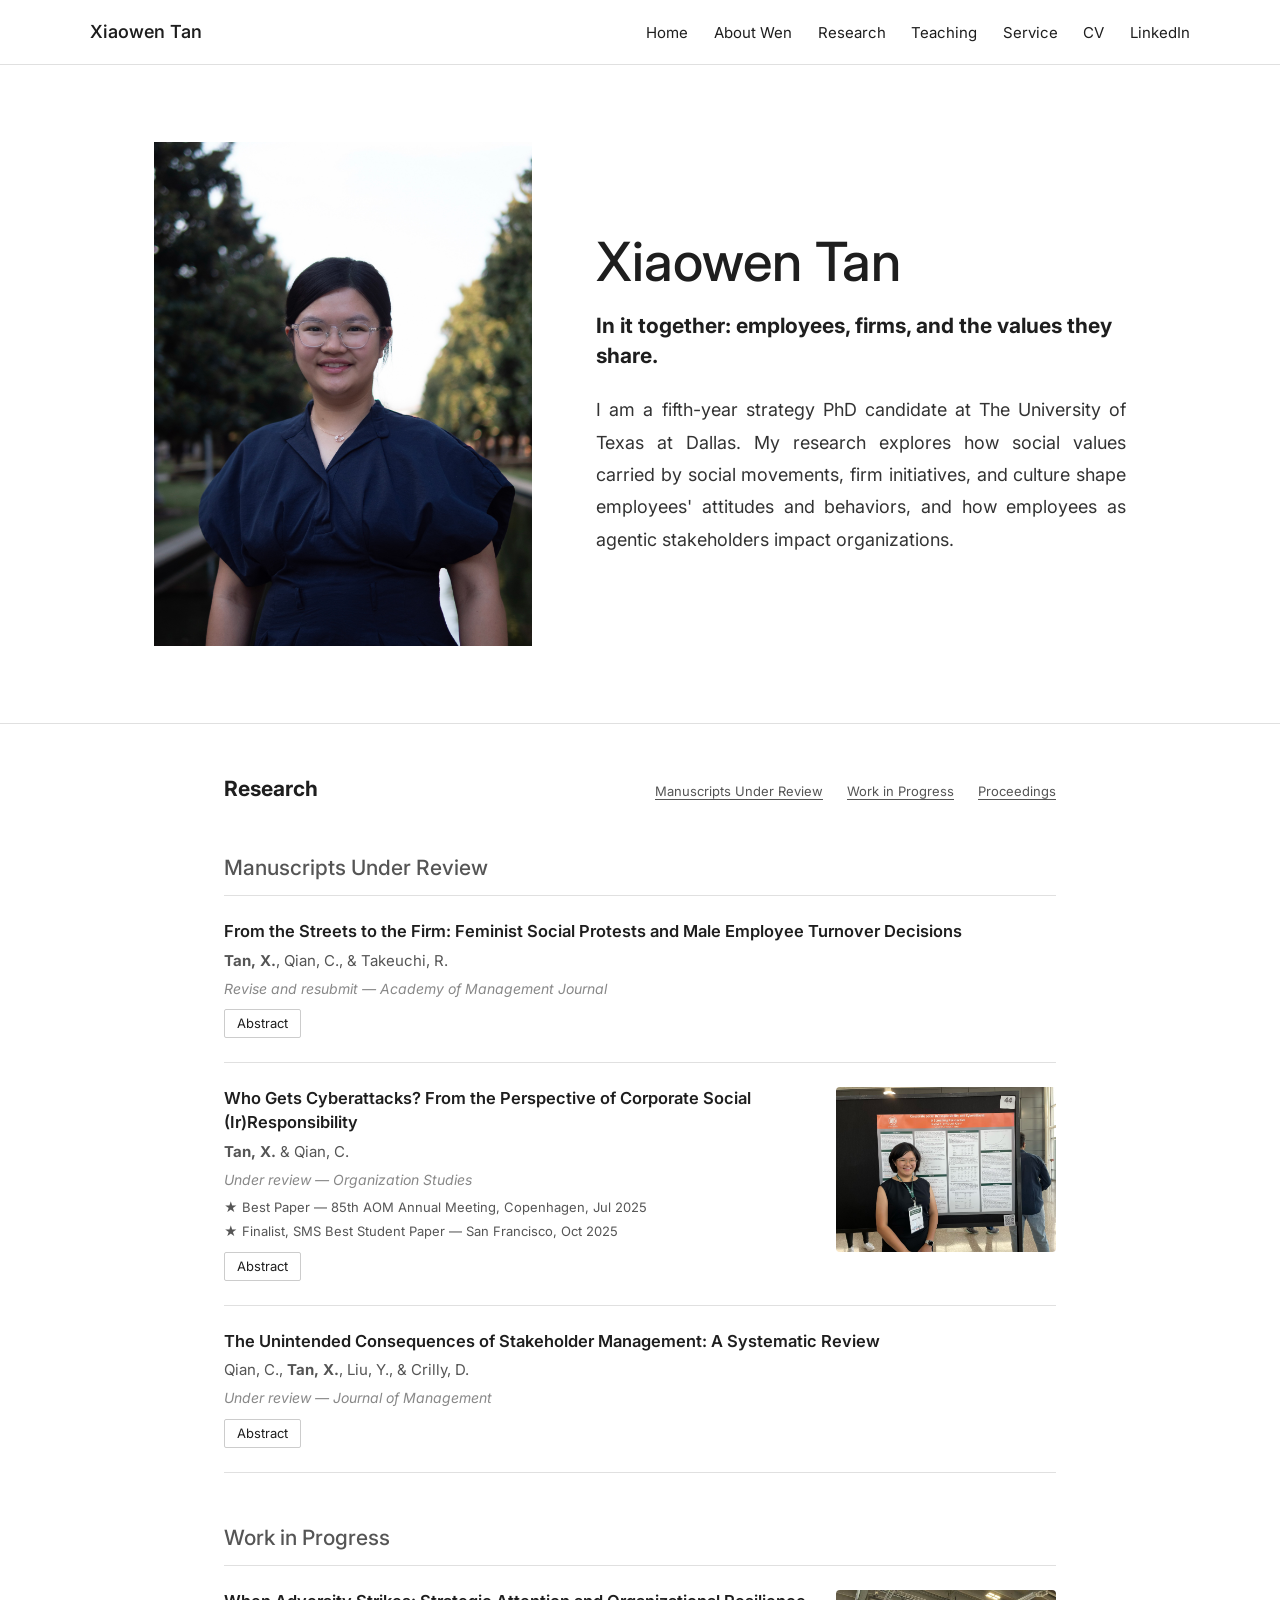
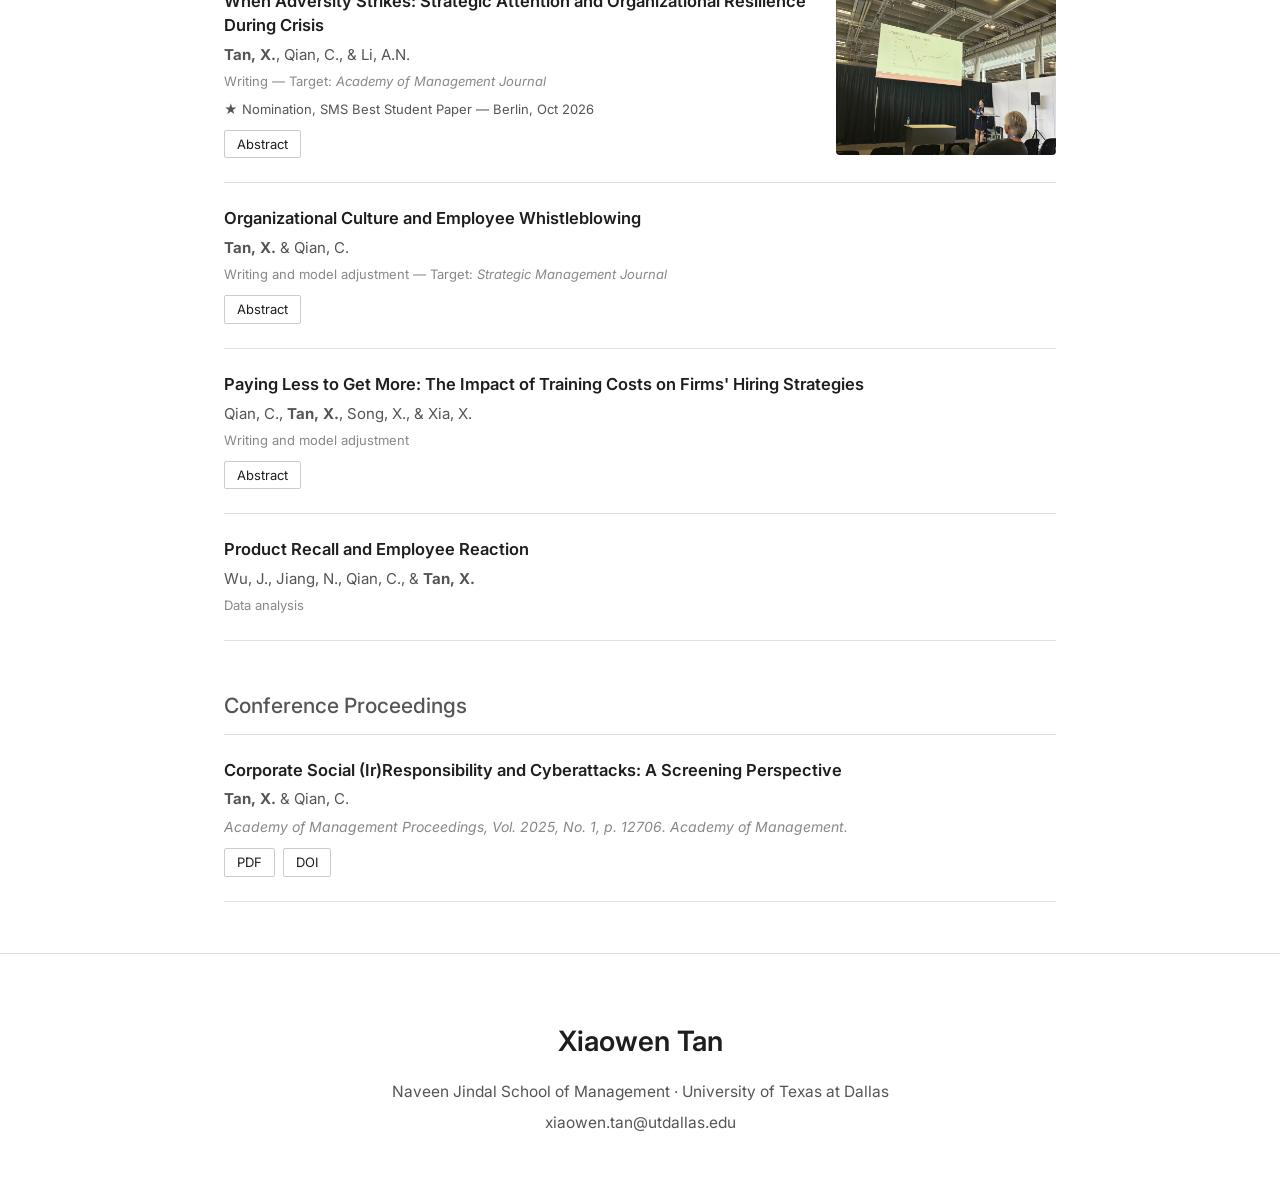
==== commit b7ce885e: "Add files via upload" ====
--- a/index.html
+++ b/index.html
@@ -60,8 +60,8 @@
     @media (max-width: 680px) {
       .hero { grid-template-columns: 1fr; gap: 2rem; }
       .hero-photo { max-width: 260px; margin: 0 auto; }
-      .hero-text h1 { font-size: 36px; }
-      .hero-text h1, .hero-tagline, .hero-bio { text-align: center; }
+      .hero-text h1 { font-size: 36px; text-align: left; }
+      .hero-tagline, .hero-bio { text-align: justify; }
     }
   </style>
 </head>
@@ -70,6 +70,7 @@
 <nav>
   <div class="nav-inner">
     <a class="nav-name" href="index.html">Xiaowen Tan</a>
+    <button class="nav-hamburger" aria-label="Open menu">☰</button>
     <ul class="nav-links">
       <li><a href="index.html">Home</a></li>
       <li><a href="about.html">About Wen</a></li>
@@ -93,7 +94,7 @@
       <h1>Xiaowen Tan</h1>
       <p class="hero-tagline">In it together: employees, firms, and the values they share.</p>
       <p class="hero-bio">
-        I am a fourth-year strategy PhD student at The University of Texas at Dallas. My research explores
+        I am a fifth-year strategy PhD candidate at The University of Texas at Dallas. My research explores
         how social values carried by social movements, firm initiatives, and culture shape
         employees' attitudes and behaviors, and how employees as agentic stakeholders impact
         organizations.
@@ -118,7 +119,7 @@
   <div class="paper">
     <div class="paper-title">From the Streets to the Firm: Feminist Social Protests and Male Employee Turnover Decisions</div>
     <div class="paper-authors"><strong>Tan, X.</strong>, Qian, C., &amp; Takeuchi, R.</div>
-    <div class="paper-venue">Under review — <em>Academy of Management Journal</em></div>
+    <div class="paper-venue">Revise and resubmit — <em>Academy of Management Journal</em></div>
     <div class="paper-links">
       <button class="toggle-abstract" onclick="toggleAbstract(this)">Abstract</button>
     </div>
@@ -130,7 +131,7 @@
       <div class="course-content">
         <div class="paper-title">Who Gets Cyberattacks? From the Perspective of Corporate Social (Ir)Responsibility</div>
         <div class="paper-authors"><strong>Tan, X.</strong> &amp; Qian, C.</div>
-        <div class="paper-venue">Under review — <em>Journal of Management</em></div>
+        <div class="paper-venue">Under review — <em>Organization Studies</em></div>
         <div class="paper-awards">
           <span class="award">★ Best Paper — 85th AOM Annual Meeting, Copenhagen, Jul 2025</span>
           <span class="award">★ Finalist, SMS Best Student Paper — San Francisco, Oct 2025</span>
@@ -142,6 +143,16 @@
       </div>
       <img class="paper-img" src="pic/paper1.jpeg" alt="Who Gets Cyberattacks paper figure" />
     </div>
+  </div>
+
+  <div class="paper">
+    <div class="paper-title">The Unintended Consequences of Stakeholder Management: A Systematic Review</div>
+    <div class="paper-authors">Qian, C., <strong>Tan, X.</strong>, Liu, Y., &amp; Crilly, D.</div>
+    <div class="paper-venue">Under review — <em>Journal of Management</em></div>
+    <div class="paper-links">
+      <button class="toggle-abstract" onclick="toggleAbstract(this)">Abstract</button>
+    </div>
+    <div class="paper-abstract">Stakeholder research has made significant progress over the past decades, with a grow-ing interest in the unintended consequences of stakeholder management, situations where a firm’s actions targeted at the stakeholder group(s) trigger opposite reactions or reactions from other non-targeted stakeholder groups. Despite many studies documenting the unintended con-sequences caused by stakeholder management, the literature lacks a comprehensive framework that spans across different disciplines. Through a systematic literature review and summary of research on unintended consequences of stakeholder management, we aim to reveal (1) the channels through which unintended consequences happen (within-stakeholder groups and/or cross-stakeholder groups), (2) the types of unintended consequences (desirable vs. undesirable), (3) the mechanisms through which firms’ actions lead to unintended stakeholders’ reactions, and (4) boundary conditions of the impact of firms’ stakeholder management on unintended conse-quences. Based on the systematic review of the current research in this area, we provide a roadmap for future research to extend knowledge in the relationship between firm-stakeholder relations and unintended consequences.</div>
   </div>
 
   <p class="subsection-label" id="work-in-progress">Work in Progress</p>
@@ -167,21 +178,11 @@
   <div class="paper">
     <div class="paper-title">Organizational Culture and Employee Whistleblowing</div>
     <div class="paper-authors"><strong>Tan, X.</strong> &amp; Qian, C.</div>
-    <div class="paper-stage">Writing and model adjustment</div>
+    <div class="paper-stage">Writing and model adjustment — Target: <em>Strategic Management Journal</em></div>
     <div class="paper-links">
       <button class="toggle-abstract" onclick="toggleAbstract(this)">Abstract</button>
     </div>
     <div class="paper-abstract">This study examines how organizational culture influences employee whistleblowing. Based on an integration of stakeholder governance theory and organizational culture research, we argue that organizational culture clarify normative boundary of wrongdoing and lead em-ployees to internalize reporting as an act of stakeholder duty, leading more whistleblowing. Us-ing establishment-level employee whistleblowing on health and safety issues from 2003 to 2022 with machine-learning derived culture scores, we show that clear organizational culture in-creases employee whistleblowing. We further argue that culture's influence on whistleblowing depends on the broader governance environment: the influence of culture is amplified for firms with higher board independence, Big 4 audits, higher cultural tightness in establishment states. Our findings contribute to the stakeholder governance conversation by identifying organization-al culture as a critical yet underexplored mechanism through which activates employees’ bot-tom-up governance of firm behavior.</div>
-  </div>
-
-  <div class="paper">
-    <div class="paper-title">The Unintended Consequences of Stakeholder Management: A Systematic Review</div>
-    <div class="paper-authors">Qian, C., <strong>Tan, X.</strong>, Liu, Y., &amp; Crilly, D.</div>
-    <div class="paper-stage">Writing — Target: <em>Journal of Management</em></div>
-    <div class="paper-links">
-      <button class="toggle-abstract" onclick="toggleAbstract(this)">Abstract</button>
-    </div>
-    <div class="paper-abstract">Stakeholder research has made significant progress over the past decades, with a grow-ing interest in the unintended consequences of stakeholder management, situations where a firm’s actions targeted at the stakeholder group(s) trigger opposite reactions or reactions from other non-targeted stakeholder groups. Despite many studies documenting the unintended con-sequences caused by stakeholder management, the literature lacks a comprehensive framework that spans across different disciplines. Through a systematic literature review and summary of research on unintended consequences of stakeholder management, we aim to reveal (1) the channels through which unintended consequences happen (within-stakeholder groups and/or cross-stakeholder groups), (2) the types of unintended consequences (desirable vs. undesirable), (3) the mechanisms through which firms’ actions lead to unintended stakeholders’ reactions, and (4) boundary conditions of the impact of firms’ stakeholder management on unintended conse-quences. Based on the systematic review of the current research in this area, we provide a roadmap for future research to extend knowledge in the relationship between firm-stakeholder relations and unintended consequences.</div>
   </div>
 
   <div class="paper">
@@ -222,6 +223,7 @@
   </p>
 </footer>
 
+<script src="nav.js"></script>
 <script>
   function toggleAbstract(btn) {
     const abstract = btn.closest('.paper').querySelector('.paper-abstract');
--- a/style.css
+++ b/style.css
@@ -1,5 +1,6 @@
 /* ── RESET & VARIABLES ── */
 *, *::before, *::after { box-sizing: border-box; margin: 0; padding: 0; }
+img { max-width: 100%; height: auto; display: block; }
 
 :root {
   --text: #1e1e1e;
@@ -46,6 +47,7 @@
   font-size: clamp(15px, 1.1vw + 9px, 18px);
   font-weight: 550;
   line-height: 1.3;
+  white-space: nowrap;
 }
 .nav-links {
   display: flex;
@@ -55,6 +57,17 @@
 .nav-links a {
   font-size: clamp(13px, 0.8vw + 9px, 15px);
   color: var(--text);
+}
+.nav-hamburger {
+  display: none;
+  background: none;
+  border: none;
+  cursor: pointer;
+  font-size: 22px;
+  line-height: 1;
+  color: var(--text);
+  padding: 4px 6px;
+  flex-shrink: 0;
 }
 
 /* ── PAGE CONTENT ── */
@@ -357,17 +370,53 @@
 
 /* ── RESPONSIVE ── */
 @media (max-width: 680px) {
+  /* ── MOBILE NAV ── */
+  .nav-inner {
+    justify-content: space-between;
+    gap: 0;
+  }
+  .nav-hamburger {
+    display: flex;
+    align-items: center;
+    justify-content: center;
+    margin-left: auto;
+    padding: 8px;
+  }
   .nav-links {
-    overflow-x: auto;
-    flex-wrap: nowrap;
-    flex-shrink: 1;
-    min-width: 0;
-    gap: 1.1rem;
-    -webkit-overflow-scrolling: touch;
-    scrollbar-width: none;
-    padding-bottom: 2px;
-  }
-  .nav-links::-webkit-scrollbar { display: none; }
+    display: none;
+    position: fixed;
+    top: 64px;
+    left: 0;
+    right: 0;
+    flex-direction: column;
+    background: var(--bg);
+    border-bottom: 2px solid var(--border);
+    box-shadow: 0 8px 24px rgba(0,0,0,0.10);
+    z-index: 999;
+    padding: 0;
+    gap: 0;
+    /* slide-down animation */
+    animation: none;
+  }
+  .nav-links.open {
+    display: flex;
+    animation: navSlideDown 0.18s ease;
+  }
+  @keyframes navSlideDown {
+    from { opacity: 0; transform: translateY(-8px); }
+    to   { opacity: 1; transform: translateY(0); }
+  }
+  .nav-links li {
+    border-bottom: 1px solid var(--border);
+    flex-shrink: unset;
+  }
+  .nav-links li:last-child { border-bottom: none; }
+  .nav-links a {
+    display: block;
+    padding: 1rem var(--pad);
+    font-size: 16px;
+    white-space: nowrap;
+  }
   .section-header { flex-direction: column; gap: 0.75rem; }
   .page-wrap { padding-left: 1rem; padding-right: 1rem; }
   .course-list li { flex-wrap: wrap; gap: 0.1rem; }
